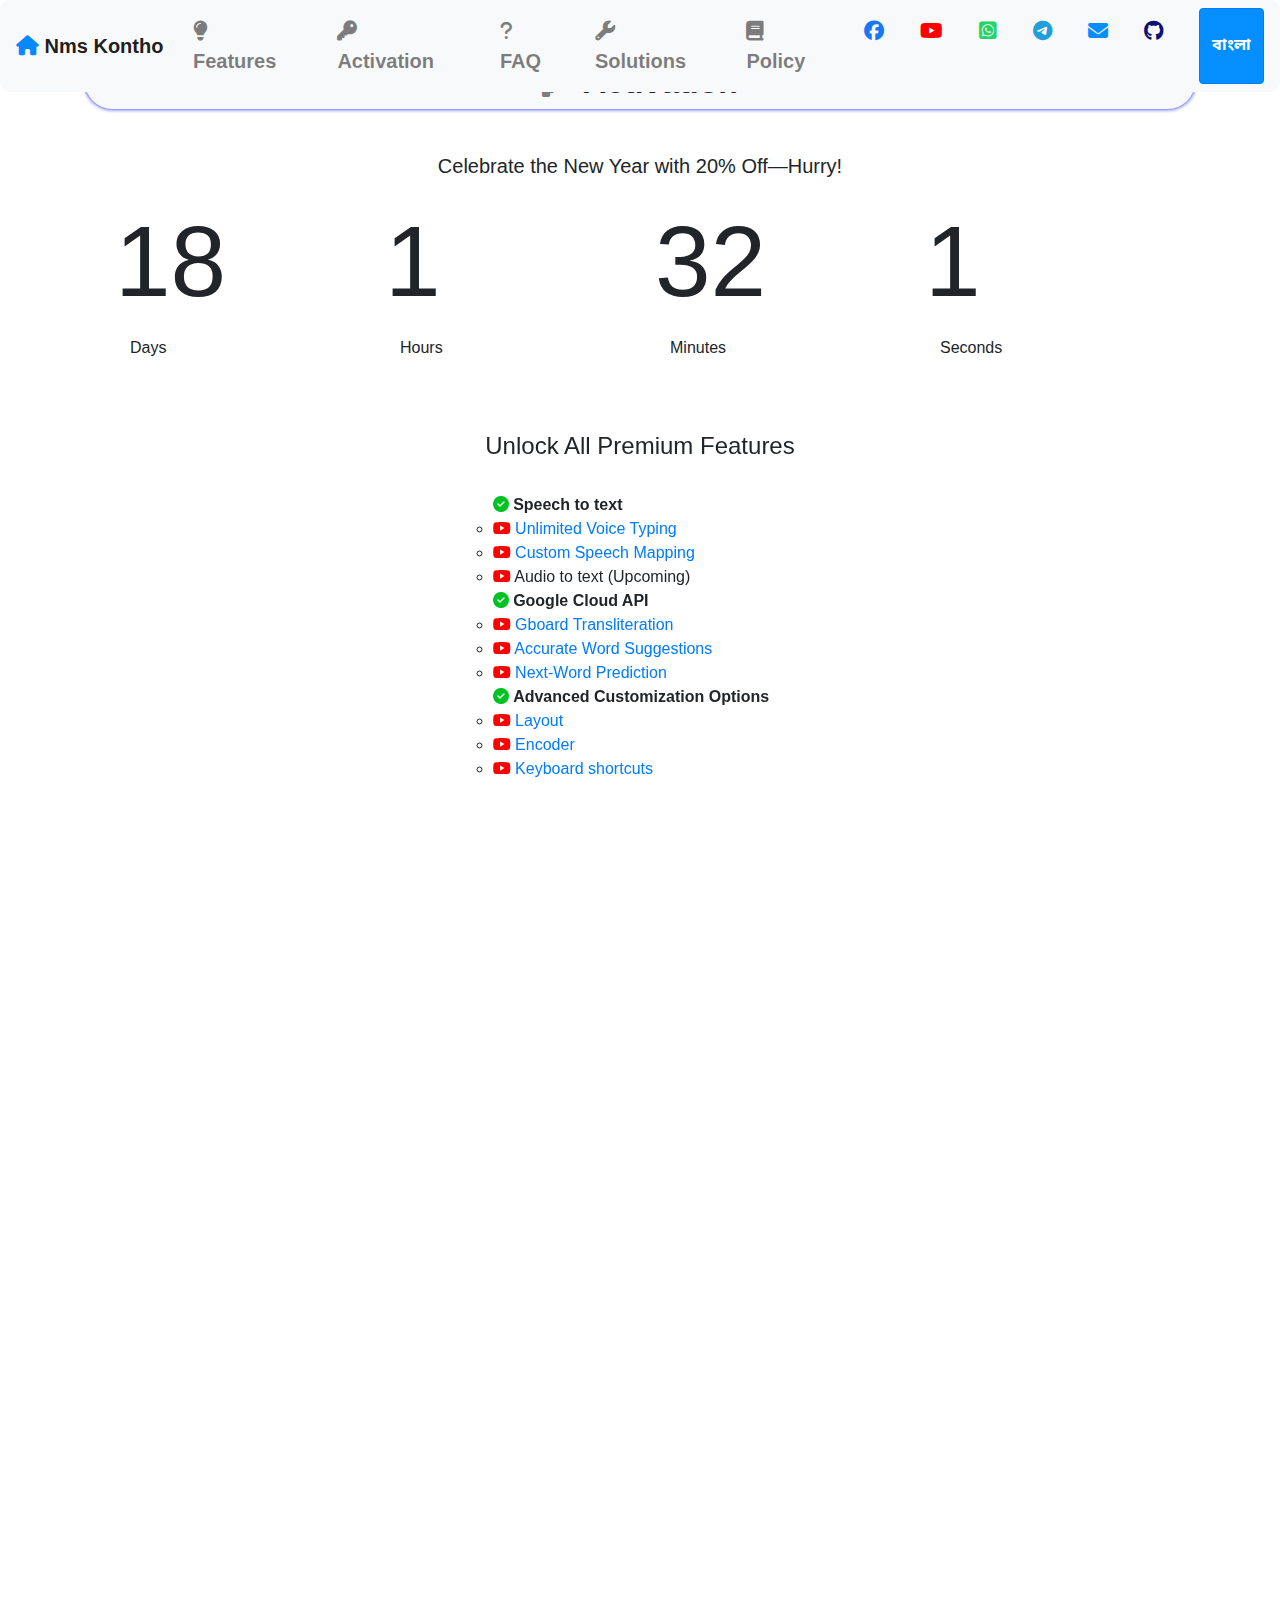
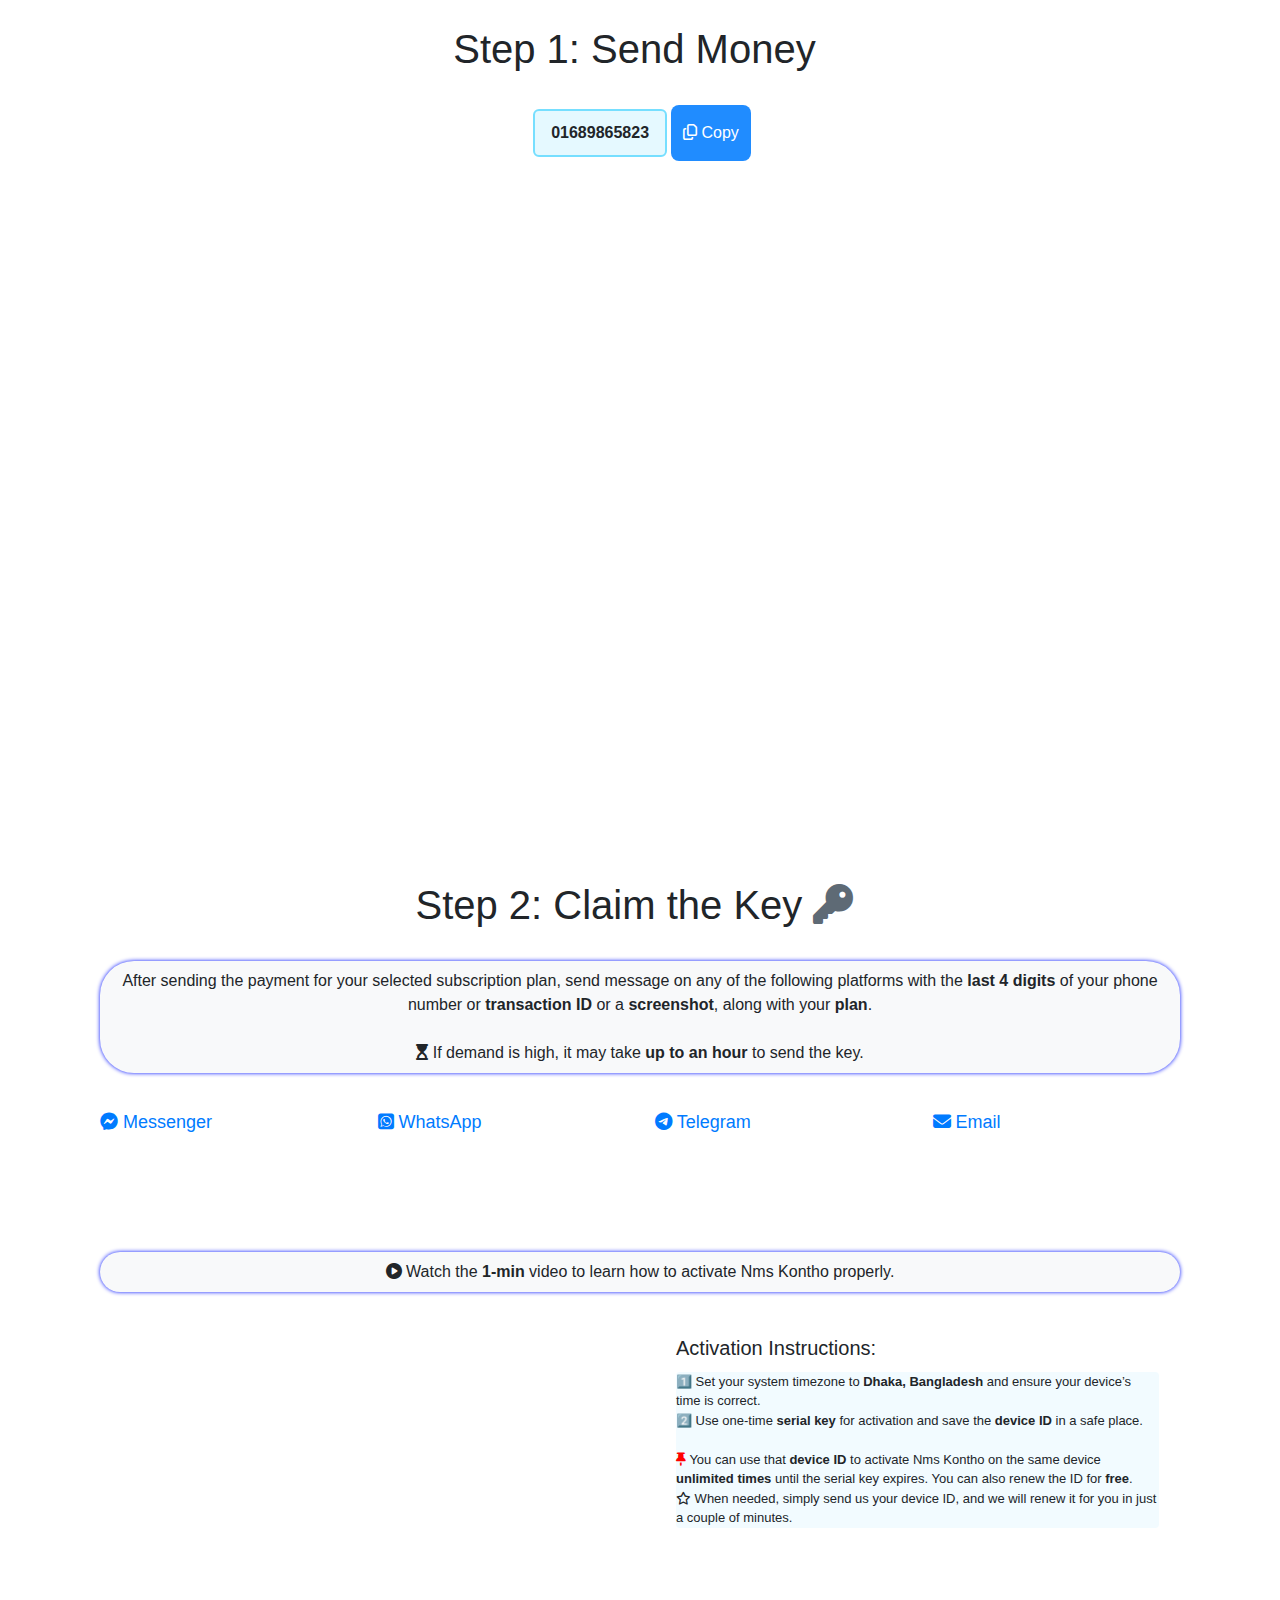
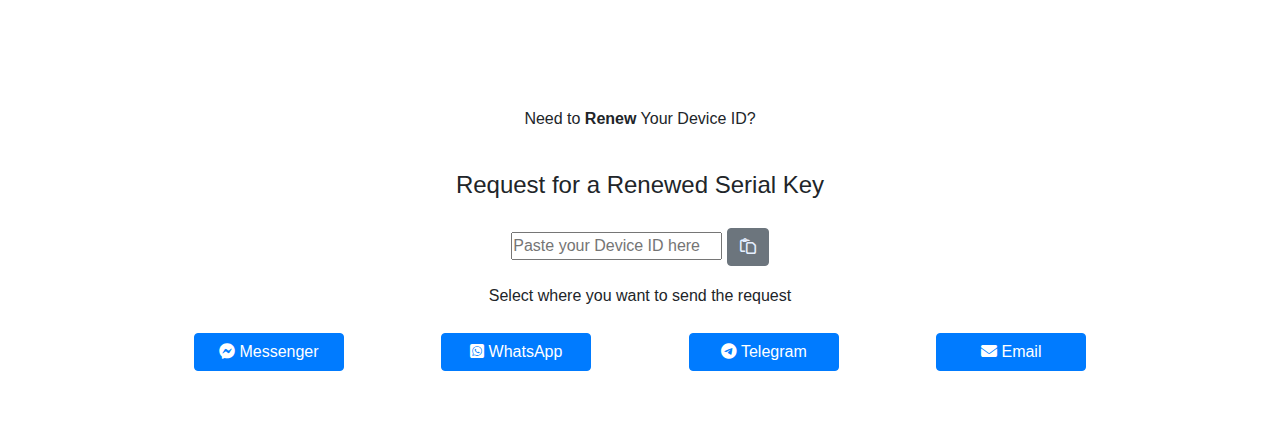
==== Kontho/index2.html @ 46b6d4d7 "offer" ====
<!doctype html>
<html lang="bn">
<html>
	
<head>
<meta charset="utf-8">
<meta http-equiv="X-UA-Compatible" content="IE=edge">
<meta name="viewport" content="width=device-width, initial-scale=1.0">
<title>Nms Kontho Activation</title>
<link rel="icon" href="Imgs/Kontho3.png" />
<link href="css/bootstrap-4.4.1.css" rel="stylesheet" type="text/css">
	<link href="style.css" rel="stylesheet" type="text/css">
	<link rel="stylesheet" href="https://cdnjs.cloudflare.com/ajax/libs/font-awesome/6.6.0/css/all.min.css">
	
<link rel="preconnect" href="https://fonts.googleapis.com">
<link rel="preconnect" href="https://fonts.gstatic.com" crossorigin>
<link href="https://fonts.googleapis.com/css2?family=Noto+Sans+Bengali:wght@100..900&family=Roboto:ital,wght@0,100;0,300;0,400;0,500;0,700;0,900;1,100;1,300;1,400;1,500;1,700;1,900&display=swap" rel="stylesheet">
	<link href="https://unpkg.com/aos@2.3.1/dist/aos.css" rel="stylesheet">
</head>

<body>
<div class="container-fluid">


<div id="navbarContainer2"></div>



  <div class="container" id="activation">
    <h2 class="text-center"><i class="fa-solid fa-key" style="color: #7c7c7d;"></i> <strong>Activation</strong></h2>


		  
			
			<div class="container">
    <h5 id="header" class="offerTag">Celebrate the New Year with 20% Off—Hurry!</h5>
    <div class="CountDownClock" id="CountDownClock">
        <div class="col-xl-3">
            <div class="clock">
                <div class="num" id="days">18</div>
                <div class="col-xl-12" id="days-text">Days</div>
            </div>
        </div>
        <div class="col-xl-3">
            <div class="clock">
                <div class="num" id="hours">1</div>
                <div class="col-xl-12" id="hours-text">Hours</div>
            </div>
        </div>
        <div class="col-xl-3">
            <div class="clock">
                <div class="num" id="mins">32</div>
                <div class="col-xl-12" id="mins-text">Minutes</div>
            </div>
        </div>
        <div class="col-xl-3">
            <div class="clock">
                <div class="num" id="secs">1</div>
                <div class="col-xl-12" id="secs-text">Seconds</div>
            </div>
        </div>
    </div>
</div>
        </div>
		  
		  <br>
	<br>
	<br>
		  
		  
		  
<!--		  count down ==================================-->	  
		  
		  
	  
	  <h4 class="d-flex justify-content-center" data-aos="zoom-out" data-aos-duration="1000">
 Unlock All Premium Features</h4>
	  <br>
	  <div class="d-flex justify-content-center">
  
		  
		  <ul class="list-unstyled">
    <li data-aos="fade-right" data-aos-duration="500"><i class="fa-solid fa-circle-check fa-12xs" style="color: #00c220;"></i> <b>Speech to text</b>
      <ul>
        <li data-aos="zoom-in" data-aos-duration="600">  <a href="https://www.youtube.com/embed/kdF0NgkRBmo?start=1380" target="_blank"> <i class="fa-brands fa-youtube" style="color: #ff0000;"></i> Unlimited Voice Typing </a></li>
        <li data-aos="zoom-in" data-aos-duration="700"><a href="https://youtu.be/kdF0NgkRBmo?t=1683" target="_blank"><em class="fa-brands fa-youtube" style="color: #ff0000;"></em> Custom Speech Mapping</a></li>
<li data-aos="zoom-in" data-aos-duration="800"><i class="fa-brands fa-youtube" style="color: #ff0000;"></i> Audio to text (Upcoming)</li>
      </ul>
    </li>
    <li data-aos="fade-right" data-aos-duration="750"><i class="fa-solid fa-circle-check fa-12xs" style="color: #00c220;"></i> <b>Google Cloud API</b>
      <ul>
        <li data-aos="zoom-in" data-aos-duration="900"><a href="https://youtu.be/kdF0NgkRBmo?t=213" target="_blank"><i class="fa-brands fa-youtube" style="color: #ff0000;"></i> Gboard Transliteration</a></li>
<li data-aos="zoom-in" data-aos-duration="1000"><a href="https://youtu.be/kdF0NgkRBmo?t=160"><i class="fa-brands fa-youtube" style="color: #ff0000;"></i> Accurate Word Suggestions</a></li>
<li data-aos="zoom-in" data-aos-duration="1100"><a href="https://youtu.be/kdF0NgkRBmo?t=233" target="_blank"><i class="fa-brands fa-youtube" style="color: #ff0000;"></i> Next-Word Prediction</a></li>
      </ul>
    </li>
    <li data-aos="fade-right" data-aos-duration="1100"><i class="fa-solid fa-circle-check fa-12xs" style="color: #00c220;"></i> <b>Advanced Customization Options</b>
      <ul>
        <li data-aos="zoom-in" data-aos-duration="1200"><a href="https://youtu.be/kdF0NgkRBmo?t=1883"  target="_blank"><i class="fa-brands fa-youtube" style="color: #ff0000;"></i> Layout</a></li>
        <li data-aos="zoom-in" data-aos-duration="1300"><a href="https://youtu.be/kdF0NgkRBmo?t=578"  target="_blank"><i class="fa-brands fa-youtube" style="color: #ff0000;"></i> Encoder</a></li>
        <li data-aos="zoom-in" data-aos-duration="1400"><a href="https://youtu.be/kdF0NgkRBmo?t=443"  target="_blank"><i class="fa-brands fa-youtube" style="color: #ff0000;"></i> Keyboard shortcuts</a></li>
<li data-aos="zoom-in" data-aos-duration="1500">Appearance</li>
		  <li data-aos="zoom-in" data-aos-duration="1600"><a href="https://youtu.be/kdF0NgkRBmo?t=81" target="_blank"><i class="fa-brands fa-youtube" style="color: #ff0000;"></i> Word by Word Backup</a></li>
      </ul>
    </li>
	<li data-aos="fade-right" data-aos-duration="1250"><i class="fa-solid fa-circle-check fa-12xs" style="color: #00c220;"></i> <b>Gemini AI</b>
      <ul>
        <li data-aos="zoom-in" data-aos-duration="1700"><a href="https://youtu.be/kdF0NgkRBmo?t=1036"  target="_blank"><i class="fa-brands fa-youtube" style="color: #ff0000;"></i> Customizable AI Prompts</a></li>
<li data-aos="zoom-in" data-aos-duration="1800"><a href="https://youtu.be/kdF0NgkRBmo?t=1036"  target="_blank"><i class="fa-brands fa-youtube" style="color: #ff0000;"></i> AI-Powered Text Generation </a>
  <ul>
    <li data-aos="fade-down" data-aos-duration="1000">Grammatical Correction</li>
    <li data-aos="fade-down" data-aos-duration="1250">Punctuation</li>
    <li data-aos="fade-down" data-aos-duration="1500">Text Styling and Formatting</li>
    <li data-aos="fade-down" data-aos-duration="1750">Text Summarization and more...</li>
  </ul>
</li>
      </ul>
    </li>
			  <li data-aos="fade-right" data-aos-duration="1500"><i class="fa-solid fa-circle-check fa-12xs" style="color: #00c220;"></i> <b>Word Manager</b>
				  <ul>
					<li data-aos="zoom-in" data-aos-duration="1900"><a href="https://youtu.be/kdF0NgkRBmo?t=737"  target="_blank"><i class="fa-brands fa-youtube" style="color: #ff0000;"></i> Dictionaries</a></li>
<li data-aos="zoom-in" data-aos-duration="2000"><a href="https://youtu.be/kdF0NgkRBmo?t=1835" target="_blank"><i class="fa-brands fa-youtube" style="color: #ff0000;"></i> Abbreviations</a></li>
<li data-aos="zoom-in" data-aos-duration="2100"><a href="https://youtu.be/kdF0NgkRBmo?t=1781" target="_blank"><i class="fa-brands fa-youtube" style="color: #ff0000;"></i> Custom Words</a></li>
<li data-aos="zoom-in" data-aos-duration="2200"><a href="https://youtu.be/kdF0NgkRBmo?t=1883" target="_blank"><i class="fa-brands fa-youtube" style="color: #ff0000;"></i> Advanced Layout and Encoder Builder</a></li>
                  </ul>
			</li>
			  
			  
			  
  </ul>
</div>

	  
	  
    </div>
	  <br>
	  <br>
<center>
			<div class="switch" data-aos="fade-down">
					<input id="language-toggle" class="check-toggle check-toggle-round-flat" type="checkbox">
				  <label for="language-toggle"></label>
				  <span class="on">ENG</span>
				  <span class="off">বাংলা</span>
				</div>
	</center>
	  
	  
    
	  
	  
	  
	  
<div class="container">
	  
		  
	  <!-- <p id="freeTrialMsg">Obtain your free trial key from any of our contact platforms:&nbsp; <a href="m.me/101469266332395" target="_blank"><i class="fa-brands fa-facebook-messenger"></i> <a href="https://wa.me/8801689865823" target="_blank"><i class="fa-brands fa-square-whatsapp"></i></a></a> <a href="https://t.me/NmsKontho" target="_blank"><i class="fa-brands fa-telegram"></i> </a> -->
		  
		<!-- <br>
		  📣<strong>We encourage users to try the application using the trial key before considering a purchase.</strong></p> -->
		  
	  <!-- <br> -->
		  
	  <div class="subsHeader"><h5 id="subsPlanHeader" data-aos="zoom-out" data-aos-duration="2100">Subscription Plans</h5><br>
		 
		  
			  <table width="450" border="0" cellspacing="2" cellpadding="4">
  <tbody>
    <tr>
      <th scope="col" data-aos="fade-right" data-aos-duration="750">Days&nbsp;</th>
      <th scope="col" data-aos="fade-down" data-aos-duration="500">10&nbsp;</th>
      <th scope="col" data-aos="fade-down" data-aos-duration="750">30&nbsp;</th>
      <th scope="col" data-aos="fade-down" data-aos-duration="1000">90&nbsp;</th>
      <th scope="col" data-aos="fade-down" data-aos-duration="1250">180&nbsp;</th>
      <th scope="col" data-aos="fade-down" data-aos-duration="1500">365&nbsp;</th>
      <th scope="col" class="maxSubHead" data-aos="fade-down" data-aos-duration="1750">1460&nbsp;</th>
    </tr>
    <tr>
      <th scope="row" data-aos="fade-right" data-aos-duration="1000">Total Amount&nbsp;&nbsp;</th>
      <td id="10DA" data-aos="zoom-in" data-aos-duration="500">25 <i class="fa-solid fa-bangladeshi-taka-sign"></i>&nbsp;</td>
      <td id="1MA" data-aos="zoom-in" data-aos-duration="750">60 <i class="fa-solid fa-bangladeshi-taka-sign"></i>&nbsp;</td>
      <td id="3MA" data-aos="zoom-in" data-aos-duration="1000">160 <i class="fa-solid fa-bangladeshi-taka-sign"></i>&nbsp;</td>
      <td id="6MA" data-aos="zoom-in" data-aos-duration="1250">250 <i class="fa-solid fa-bangladeshi-taka-sign"></i>&nbsp;</td>
      <td id="1YA" data-aos="zoom-in" data-aos-duration="1500">425 <i class="fa-solid fa-bangladeshi-taka-sign"></i>&nbsp;</td>
      <td id="8YA" data-aos="zoom-in" data-aos-duration="1750">875 <i class="fa-solid fa-indian-rupee-sign"></i>&nbsp;</td>
    </tr>
    <tr>
      <th scope="row" data-aos="fade-right" data-aos-duration="1250">Number&nbsp;<br>
<button type="button" class="increase-btn"><i class="fa-solid fa-plus"></i></button>
		  <button type="button" class="decrease-btn"><i class="fa-solid fa-minus"></i></button>
      </th>
      <td id="NOD" colspan="6" data-aos="zoom-in-up" data-aos-duration="2000"><strong>1</strong> device <i class="fa-solid fa-computer"></i><br>at a time</td>
    </tr>
  </tbody>
</table></div>
		  
		  <br>
		  <br>
		  <p class="aos-init aos-animate text-center" id="howToBuyHead" data-aos="fade-up"><strong>How to buy a serial key?</strong>Just follow these 2 steps:</p>
		  
	    <div class="container">
		  <h1 id="step1">Step 1: Send Money&nbsp;</h1><br>
			
			
			
		  <div class="number-container">
					<div id="mobileNumber" class="mobile-number"><strong>01689865823</strong></div>
					<button class="copy-button" onclick="copyMobileNumber()"><i class="fa-regular fa-copy"></i> Copy</button>
		  </div>
	      <div class="container">
			<div class="row">
			  <div class="col-lg-4" data-aos="flip-left" data-aos-duration="1000"><img src="Imgs/QR.png" class="rounded img-fluid" alt="Bkash QR"></div>
			  <div class="col-lg-4" data-aos="flip-up" data-aos-duration="1200"><img src="Imgs/rocket.jpg" class="rounded img-fluid" alt="rocket QR"></div>
			  <div class="col-lg-4" data-aos="flip-right" data-aos-duration="1400"><img src="Imgs/Nagad.png" class="rounded img-fluid" alt="Nagad>&nbsp;
				  

				  
				  <div class="otherPaymentGetways">
				  <br><br><br>
					  <h6 id="otherGatwaysDiv">other options</h6>

				  <!-- <a href="https://lkey.info/vendor/Kontho" target="_blank"><img src="/Imgs/lkey_w-min.png" class="rounded img-fluid" id="lkeyLogo" alt="LKEY">Click to buy <i class="fa-solid fa-bangladeshi-taka-sign"></i> <i class="fa-solid fa-indian-rupee-sign"></i> <i class="fa-solid fa-dollar-sign"></i></a>  -->
				  
<!--
				  <a href="https://lkey.info/vendor/Kontho" target="_blank">
					<img src="Imgs/lkey_w-min.png" class="rounded img-fluid" alt="shopeybd-logo">
					  <br>Click to buy <i class="fa-solid fa-bangladeshi-taka-sign"></i> <i class="fa-solid fa-indian-rupee-sign"></i> <i class="fa-solid fa-dollar-sign"></i></a>
-->
				 
				 
				  <br>
			    <a href="https://shopeybd.com/product/nms-kontho/" target="_blank">
				  <img src="Imgs/shopeybd-logo.svg" class="rounded img-fluid" alt="shopeybd-logo">
					<br>Click to buy <i class="fa-solid fa-bangladeshi-taka-sign"></i> <i class="fa-solid fa-indian-rupee-sign"></i> <i class="fa-solid fa-dollar-sign"></i></a>
				  
<!--
				  <br><br>
				  <a href="https://lkey.info/vendor/Kontho" target="_blank">
					<img src="Imgs/lkey_w-min.png" class="rounded img-fluid" alt="shopeybd-logo">
					  <br>Click to buy <i class="fa-solid fa-bangladeshi-taka-sign"></i> <i class="fa-solid fa-indian-rupee-sign"></i> <i class="fa-solid fa-dollar-sign"></i></a>
-->
				  
				  
				  
				  </div>
				<br>
				  
				  
				  
				  
				  
		    </div>
				
	      </div>
			  <br>
			  <br>
			  <br>
			  
		    <h1 id="step2">Step 2: Claim the Key <i class="fa-solid fa-key" style="color: #5e6a75;"></i>&nbsp;</h1><br>
			  
			  
			  
		    <p class="text-center" id="claimInst">After sending the payment for your selected subscription plan, send message on any of the following platforms with the <strong>last 4 digits</strong> of your phone number or <strong>transaction ID</strong> or a <strong>screenshot</strong>, along with your <strong>plan</strong>.<br><br><i class="fa-solid fa-hourglass-start"></i> If demand is high, it may take <strong>up to an hour</strong> to send the key.</p>

		    <div class="row" id="contactPlat">
		      <div class="col-lg-3"><a href="http://m.me/101469266332395" target="_blank"><i class="fa-brands fa-facebook-messenger" ></i> Messenger</a></div>
			    <div class="col-lg-3" ><a href="https://wa.me/8801689865823" target="_blank"><i class="fa-brands fa-square-whatsapp"></i> WhatsApp</a></div>
			    <div class="col-lg-3"><a href="https://t.me/NmsKontho" target="_blank"><i class="fa-brands fa-telegram"></i> Telegram</a></div>
			    <div class="col-lg-3"><a href="mailto:mdnabilmustofa2021@gmail.com" target="_blank"><i class="fa-solid fa-envelope"></i> Email</a></div>
	      </div>
			  <br><br><br><br>
			  
		    <p class="text-center" id="howToActivateHead"><i class="fa-solid fa-circle-play"></i> Watch the <strong>1-min</strong> video to learn how to activate Nms Kontho properly.</p>
			  

		    <div class="row">
		      <div class="col-xl-6">
			    <div class="embed-responsive embed-responsive-16by9">
				    <iframe class="embed-responsive-item" src="https://www.youtube.com/embed/O8AXc6kb0p8" frameborder="0" allowfullscreen></iframe>
			    </div>
				  
				  
              </div>
			    <div class="col-xl-6">
			      <div class="card col-md-4 col-xl-12">
<div class="card-body" id="activationInstructionsCardBody">
	            <h5 class="card-title" id="InstructionHeaderForActivation">Activation Instructions:</h5>
			          <p id="howToActivate">1️⃣ Set your system timezone to <strong>Dhaka, Bangladesh</strong> and ensure your device’s time is correct.&nbsp;<br>
			            2️⃣ Use one-time <strong>serial key</strong> for activation and save the <strong>device ID</strong> in a safe place.<br><br>
		              <i class="fa-solid fa-thumbtack" style="color: #ff0000;"></i> You can use that <strong>device ID</strong> to activate Nms Kontho on the same device <strong>unlimited times</strong> until the serial key expires. You can also renew the ID for <strong>free</strong>.<br><i class="fa-regular fa-star"></i> When needed, simply send us your device ID, and we will renew it for you in just a couple of minutes.</p>
		            
		          </div>
		        &nbsp;</div>
		    </div>
          </div><br>
			  
			  
		    <div class="container" id="renewSection">
			  
			  
		
				  <div class="container">
				    <p id="RenewPeraHead">Need to <strong>Renew</strong> Your Device ID?</p>
			  <br>
				    <h4 id="renewReqHeader">Request for a Renewed Serial Key</h4>
			  <div class="container"><input type="text" placeholder="Paste your Device ID here" name="username" id="DeviceIdInputField" >
			    <button type="button" class="btn btn-secondary" onClick="PasteIDFunc()"><i class="fa-regular fa-paste" style="color: #e5efff;"></i></button>
				  
			    <div class="container">
				  
					<h6 id="renewalPlatsHead">Select where you want to send the request</h6>
				
					  <div class="row" id="renewPlat">
			    <div class="col-lg-3"> 
					<button type="button" class="btn btn-primary" onClick="sendRequest('http://m.me/101469266332395?text=')"><i class="fa-brands fa-facebook-messenger" ></i> Messenger</button>
					    </div>
			    <div class="col-lg-3" >
					
					<button type="button" class="btn btn-primary" id="renewByWhatsapp" onClick="sendRequest('https://wa.me/8801689865823?text=')"><i class="fa-brands fa-square-whatsapp"></i> WhatsApp</button>

						
					    </div>
			    <div class="col-lg-3">
					
					<button type="button" class="btn btn-primary" onClick="sendRequest('https://t.me/NmsKontho?text=')"><i class="fa-brands fa-telegram"></i> Telegram</button>
					    </div>
						  
						  
			    <div class="col-lg-3">
					<button type="button" class="btn btn-primary" onClick="sendRequest('mailto:mdnabilmustofa2021@gmail.com?subject=Renew%20Device%20ID&body=')"><i class="fa-solid fa-envelope"></i> Email</button>
					    </div>
		    </div>
                   
			    </div>
              </div>
            </div>
		  </div>
			  <br>
			  <br>
			  
        </div>
    </div>
  </div>
  <script src="https://code.jquery.com/jquery-3.6.4.min.js"></script>
	  <script src="https://unpkg.com/aos@2.3.1/dist/aos.js"></script>
	  <script>
  AOS.init();
</script>
<script src="js/Java2.js"></script>
</body>
</html>
---- Kontho/style.css ----
@charset "utf-8";
/* ===== Google Font Import - Poppins and Edu SA Beginner ===== */
@import url('https://fonts.googleapis.com/css2?family=Edu+SA+Beginner:wght@400;500;600;700&family=Poppins:ital,wght@0,200;0,300;0,400;0,500;0,600;0,700;0,800;0,900;1,200;1,300;1,400;1,500;1,600;1,700;1,800;1,900&display=swap');




html {
    scroll-behavior: smooth;
}

body {
    min-width: 485px; /* Set the desired minimum width */
}


body {
  font-family: "Poppins", sans-serif;
}


#navLangSwitchBtn{
	font-family: Noto Sans Bengali;
}

.container-fluid .container #mainFooterId {
    text-align: center;
    font-weight: bold;
    background-color: #F3F9FF;
    -webkit-box-shadow: 0px 0px 3px #0028FF;
    box-shadow: 0px 0px 3px #0028FF;
    border-radius: 4px;
}


.card {
	border: none;
}

.container-fluid .container .row {
    margin-top: 25px;
    margin-left: 10px;
    padding-top: 12px;
    text-shadow: 0 0px;
    -webkit-box-shadow: 0 0 5px #002FFF;
    box-shadow: 0 0 5px #002FFF;
    border-radius: 14px;
    padding-right: 12px;
    padding-bottom: 12px;
    padding-left: 12px;
}
.container #confirmationWindow h4 {
    text-align: center;
    padding-top: 10px;
    padding-bottom: 12px;
    background-color: #DBE9FF;
    border-radius: 47px;
}
.container-fluid .container #confirmationWindow {
    background-color: #EFF5FF;
    padding-bottom: 24px;
    padding-top: 20px;
    border-radius: 14px;
}


.card-body .container .btn.installer {
    background-color: #C5FFC7;
    color: #000000;
}

.container .row .col-lg-10 {
    display: flex;
    align-items: center;
    /* [disabled]background-color: #FF0004; */
}

.container .row .col-lg-2 {
display: flex;
  justify-content: center;  /* Horizontal centering */
  align-items: center;  
}
.card-body  {
    margin: 5;
    padding: 10;
    border: none;
    /* [disabled]background-color: #FF0004; */
}





.card-body .container .btn.btn-primary {
    background-color: #EDF6FF;
    color: #000723;
}

.container-fluid .container .container {
    margin-top: 25px;
    
}
.container .container .text-center {
    background-color: #F8F9FA;
    border-radius: 34px;
    padding-top: 8px;
    padding-bottom: 8px;
    -webkit-box-shadow: 0px 0px 4px #0011FF;
    box-shadow: 0px 0px 4px #0011FF;
}
.container-fluid .container .navbar.fixed-top.navbar-expand-lg.navbar-light.bg-light {
    -webkit-box-shadow: 0px 0px 5px #0004FF;
    box-shadow: 0px 0px 5px #0004FF;
background-color: #eafaff !important;
}

.container{
		padding-top: 20px;
}


#confirmationWindow{
    	display: none;
    position: fixed;
    z-index: 1000;
	box-shadow: 0 4px 8px rgba(0, 0, 0, 0.2), 0 6px 20px rgba(0, 0, 0, 0.19);
}
.container .container #enableInstallerBtnCheckbox {
    width: 18px;
    height: 18px;
    border-radius: 3px;
    text-shadow: 0 0;
}
.container .container label {
    margin-bottom: 12px;
    padding-bottom: 6px;
    height: 28px;

}



#enableInstallerBtnCheckbox + label{
	padding-bottom: 10px;
	font-size: 18px;
}
.col-lg-5 .embed-responsive.embed-responsive-16by9 .embed-responsive-item {
    border-radius: 12px;
}

.card.col-md-4.col-lg-12 .card-body .card-text {
    border: none;
}
.container .container .row {
    padding-top: 20px;
    padding-bottom: 20px;
}
h2 {
    text-align: center;
	box-shadow: 0px 0px 4px #0011FF;
	border-radius: 34px;
	padding: 8px;
	background-color: #F8F9FA;
}

.col-lg-7 .card.col-md-4.col-lg-12 .card-body {
    border: none;
}
/*
.container .container p {
    text-align: center;
}
*/

.subsHeader{
	align-content: center;
}

.subsHeader h5 {
    width: 225px; /* Set the width of the div */
    margin: 0 auto; /* Center the div */
    text-align: center; /* Optional: Center the text inside the div */
    padding: 8px;
    font-weight: 700;
    background-color: #FF0004;
    color: #FFFFFF;
    border-radius: 55px;
	
}
tbody tr th {
    background-color: #E5F9FF;
    min-width: 70px;
    border-radius: 2px;
    padding-top: 6px;
    padding-right: 6px;
    padding-bottom: 6px;
    padding-left: 6px;
}
#activation .container p {
    text-align: center;
    background-color: #EAFAFF;
    border-radius: 38px;
    padding-top: 10px;
    padding-bottom: 10px;
    padding-right: 10px;
    padding-left: 10px;
}

tr .maxSubHead  {
    background-color: #FF0004;
    color: #FFFFFF;
}


.subsHeader table {
    margin: 0 auto; /* This centers the table */
    display: block; /* Ensures the table is treated as a block-level element */
	text-align: center;
}

tbody tr #8YA {
    background-color: #FFDEDE;
}
tbody tr button {
    border-radius: 6px;
    background-color: #2D8CEB;
    text-shadow: 0px 0px;
    border: none;
    color: #FFFFFF;
}

tbody tr button:hover {
    border-radius: 6px;
    background-color: #0069D2;
    text-shadow: 0px 0px;
    border: none;
    color: #FFFFFF;
}

tbody tr button:focus {
    border-width: 2px;
    border-color: #00478E;
	
}
#step1{
	
	text-align: center;
}

.number-container{
    display: flex;
    justify-content: center;
}
.container .number-container #mobileNumber {
    margin-top: 4px;
    margin-right: 4px;
    margin-bottom: 4px;
    margin-left: 4px;
    padding-top: 10px;
    padding-right: 16px;
    padding-bottom: 10px;
    padding-left: 16px;
    background-color: #E5F9FF;
    border-radius: 6px;
    border: 2px solid #76DFFF;
}
.container .number-container .copy-button {
    background-color: #208CFF;
    color: #FFFFFF;
    border: none;
    font-weight: 500;
    border-radius: 8px;
    padding-right: 12px;
    padding-left: 12px;
}
.container .number-container .copy-button:hover {
    background-color: #0065C6;
}
#activation {
    padding-top: 55px;
}
.container .container #contactPlat a {
    font-size: 18px;
}






.switch {
    position: relative;
    display: inline-block;
    margin: 0 5px;
    min-width: 0px;
    min-height: 0px;
}

.switch > span {
    position: absolute;
    top: 14px;
    pointer-events: none;
    font-family: 'Helvetica', Arial, sans-serif;
    font-weight: bold;
    font-size: 12px;
    text-transform: uppercase;
    text-shadow: 0 1px 0 rgba(0, 0, 0, .06);
    width: 50%;
    text-align: center;
    height: 0px;
}

input.check-toggle-round-flat:checked ~ .off {
    color: #208CFF;
    min-width: 56px;
}

input.check-toggle-round-flat:checked ~ .on {
  color: #fff;
}

.switch > span.on {
    left: 0;
    padding-left: 2px;
    color: #208CFF;
}

.switch > span.off {
    right: 0;
    padding-right: 4px;
    color: #fff;
    font-family: "Noto Sans Bengali", sans-serif;
    font-size: 14px;
	
}

.check-toggle {
  position: absolute;
  margin-left: -9999px;
  visibility: hidden;
}
.check-toggle + label {
    display: block;
    position: relative;
    cursor: pointer;
    outline: none;
    -webkit-user-select: none;
    -moz-user-select: none;
    -ms-user-select: none;
    user-select: none;
    min-height: 45px;
    min-width: 110px;
}

input.check-toggle-round-flat + label {
    padding: 2px;
    width: 97px;
    height: 35px;
    background-color: #208CFF;
    -webkit-border-radius: 60px;
    -moz-border-radius: 60px;
    -ms-border-radius: 60px;
    -o-border-radius: 60px;
    border-radius: 60px;
}
input.check-toggle-round-flat + label:before, input.check-toggle-round-flat + label:after {
  display: block;
  position: absolute;
  content: "";
}

input.check-toggle-round-flat + label:before {
    top: 2px;
    left: 2px;
    bottom: 2px;
    right: 2px;
    background-color: #208CFF;



  /* -webkit-moz-border-radius: 60px; */
    -ms-border-radius: 60px;
    -o-border-radius: 60px;
    border-radius: 60px;
}
input.check-toggle-round-flat + label:after {
    top: 4px;
    left: 4px;
    bottom: 4px;
    width: 55px;
    background-color: #fff;
    -webkit-border-radius: 52px;
    -moz-border-radius: 52px;
    -ms-border-radius: 52px;
    -o-border-radius: 52px;
    border-radius: 52px;
    -webkit-transition: margin 0.2s;
    -moz-transition: margin 0.2s;
    -o-transition: margin 0.2s;
    transition: margin 0.2s;
}

/* input.check-toggle-round-flat:checked + label {
} */

input.check-toggle-round-flat:checked + label:after {
  margin-left: 44px;
}
/*
.container .container #howToActivateEmbaded {
    align-content: center;
    margin-left: auto;
    margin-right: auto;
    text-align: center;
}
*/
.container .container #step2 {
    text-align: center;
}
tbody tr #8YA {
    border-bottom: 2px solid #FF0004;
    background-color: #FFD5D6;
}
.card.col-md-4.col-xl-12 .card-body #howToActivate {
    background-color: #F2FBFF;
    border-radius: 4px;
    text-align: left;
    font-size: small;
}
.col-xl-6 .card.col-md-4.col-xl-12 #activationInstructionsCardBody {
    padding-top: 8px;
    padding-left: 6px;
    padding-right: 6px;
    padding-bottom: 8px;
}
.container form #radioIdentifier input {
    width: 20px;
    height: 20px;
    margin-top: 22px;
    margin-right: 22px;
    margin-bottom: 22px;
    margin-left: 22px;
}
.container .container #renewSection {
    text-align: center;
}
.container .container #renewPlat button {
    min-width: 150px;
}
.col-lg-4 a #lkeyLogo {
    background-color: #82BFFF;
    border-radius: 10px;
    padding-top: 14px;
    padding-right: 10px;
    padding-bottom: 14px;
    padding-left: 10px;
}
.row .col-lg-4 .otherPaymentGetways {
    padding-top: 8px;
    padding-right: 6px;
    padding-left: 6px;
    padding-bottom: 8px;
    border: 2px solid #95C8FF;
    border-radius: 5px;
}
.col-lg-4 .otherPaymentGetways #otherGatwaysDiv {
    text-align: center;
    background-color: #E3F1FF;
    border-radius: 20px;
    padding-top: 4px;
    padding-bottom: 6px;
}


.col-lg-4 a #lkeyLogo {
    background-color: #82BFFF;
    border-radius: 10px;
    padding-top: 10px;
    padding-right: 10px;
    padding-bottom: 10px;
    padding-left: 10px;
}
.row .col-lg-4 .otherPaymentGetways {
    padding-top: 8px;
    padding-right: 6px;
    padding-left: 6px;
    padding-bottom: 8px;
    border: 2px solid #95C8FF;
    border-radius: 5px;
}
.col-lg-4 .otherPaymentGetways #otherGatwaysDiv {
    text-align: center;
    background-color: #E3F1FF;
    border-radius: 20px;
    padding-top: 4px;
    padding-bottom: 6px;
}



.headerContainar {
	
	display: flex;
	justify-content: space-between;
}



.linkCopyBtn {
    border: none;
    padding-right: 0px;
    padding-top: 0px;
    padding-bottom: 0px;
    padding-left: 0px;
	margin: 0px;
	margin-top: 0px;
}
.navbar-nav.ml-auto #navLangSwitchBtn  {
    margin-left: 8px;
	background-color: #058eff;
}
#activation #proFeaturesList {
    align-content: center;
}

#otherGatwaysDiv {
	text-align: center;}.row .col-lg-4 .rounded.img-fluid {
}
#otherPaymentGetways{
    background-color: #D5DAFF;
	border: medium;
}
tbody tr #8YA {
    background-color: #FFDFE0; !important;
}




























.bluelight {
    text-shadow: 0 0 10px #3498DB,
                 0 0 20px #3498DB,
                 0 0 30px #3498DB,
                 0 0 40px #2980B9,
                 0 0 70px #2980B9,
                 0 0 80px #2980B9,
                 0 0 100px #2980B9,
                 0 0 150px #2980B9;
  }
  
  .clock {
      overflow: hidden;
  }
  
  .col-md-12 {
      overflow: hidden;
      padding-bottom: 20px;
  }
  
  .top-pane {
    margin-bottom: 0px;
    border-radius: 5px 5px 0px 0px;
    background-color: #34495E;
    border: 0px;
  }
  
  .bottom-pane {
    margin-top: 0px;
    border-radius: 0px 0px 5px 5px;
    background-color: #2C3E50;
    border: 0px;
  }
  
  @media (min-width: 768px) {
    .num {
      font-size: 100px;
    }
  }
  
  @media (max-width: 767px) {
    .num {
      font-size: 50px;
    }
  }
  
  @media (max-width: 480px) {
    .num {
      font-size: 30px;
    }
  }
  
  @media (min-width: 768px) {
    .text {
      font-size: 35px;
    }
  }
  
  @media (max-width: 767px) {
    .text {
      font-size: 20px;
    }
  }
  
  @media (max-width: 480px) {
    .text {
      font-size: 15px;
    }
  }
  

  
  


#CountDownClock{
	display: flex;
	flex-direction: row;
}
  

#header{
	text-align: center;
}

#howToBuyHead{
	text-align: center;
	
}
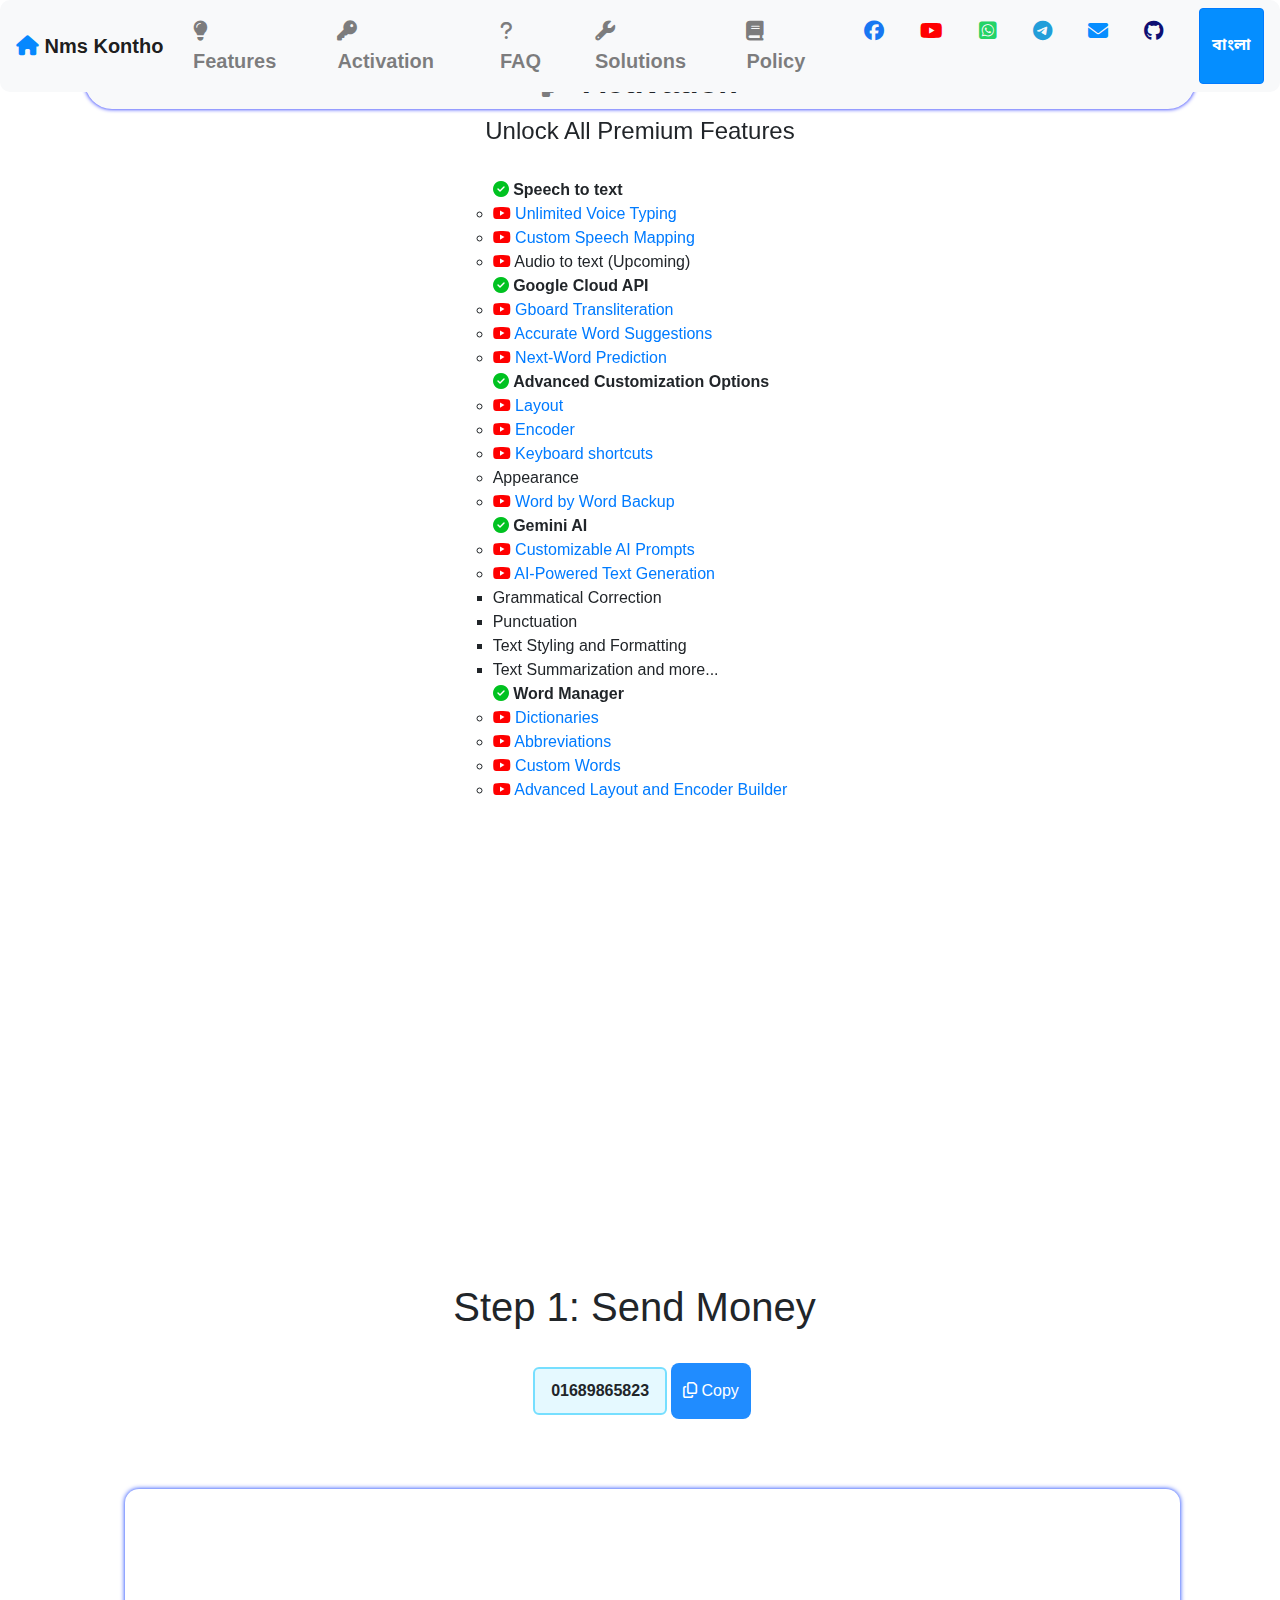
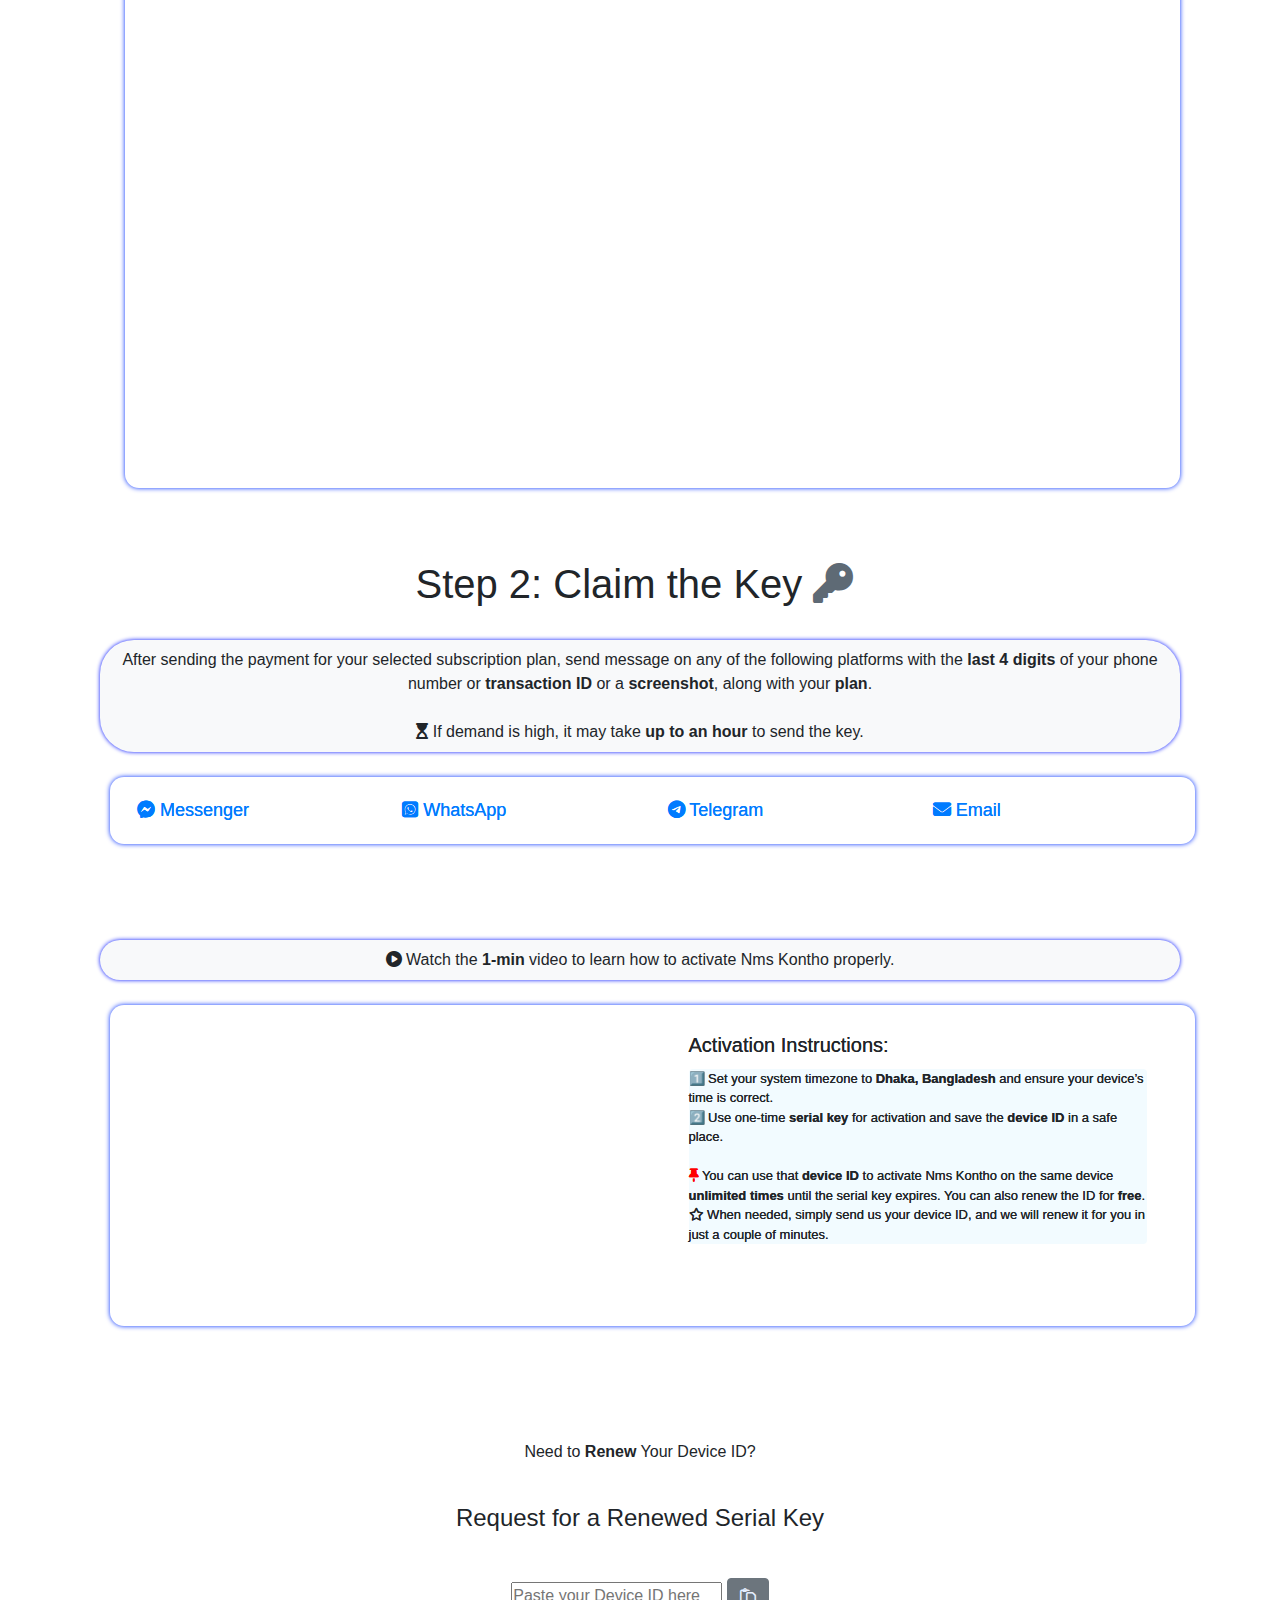
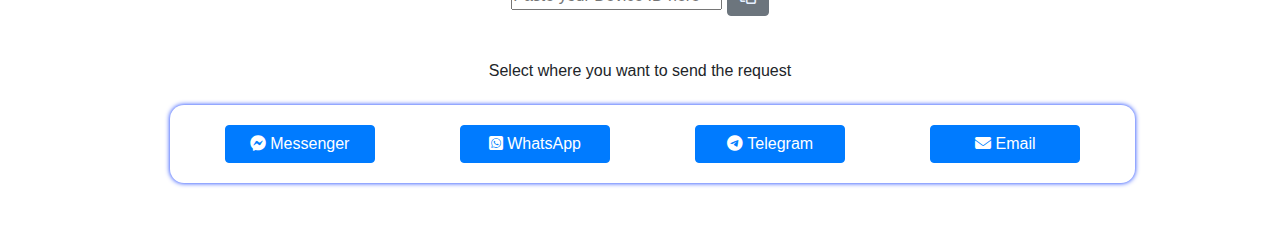
==== commit 18660919: "off" ====
--- a/Kontho/index2.html
+++ b/Kontho/index2.html
@@ -32,7 +32,7 @@
 
 		  
 			
-			<div class="container">
+			<!-- <div class="container">
     <h5 id="header" class="offerTag">Celebrate the New Year with 20% Off—Hurry!</h5>
     <div class="CountDownClock" id="CountDownClock">
         <div class="col-xl-3">
@@ -65,7 +65,7 @@
 		  
 		  <br>
 	<br>
-	<br>
+	<br> -->
 		  
 		  
 		  
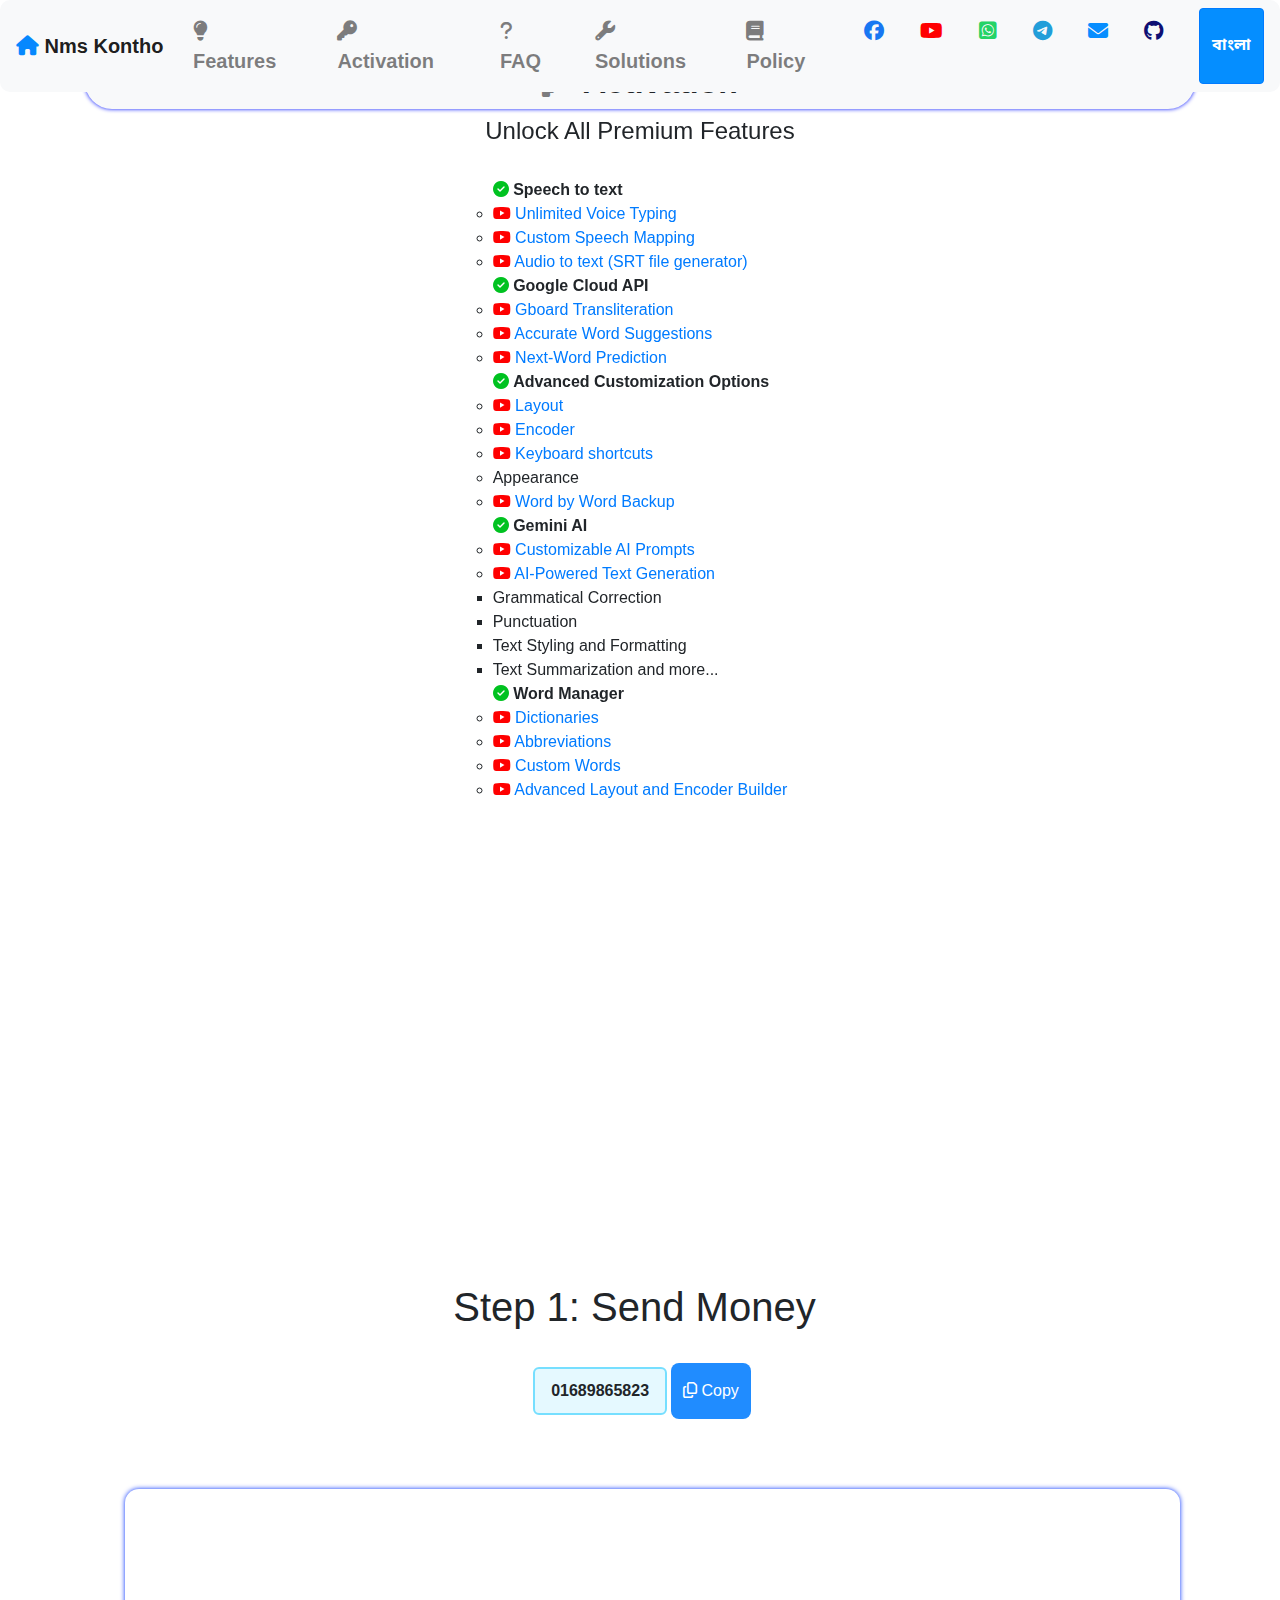
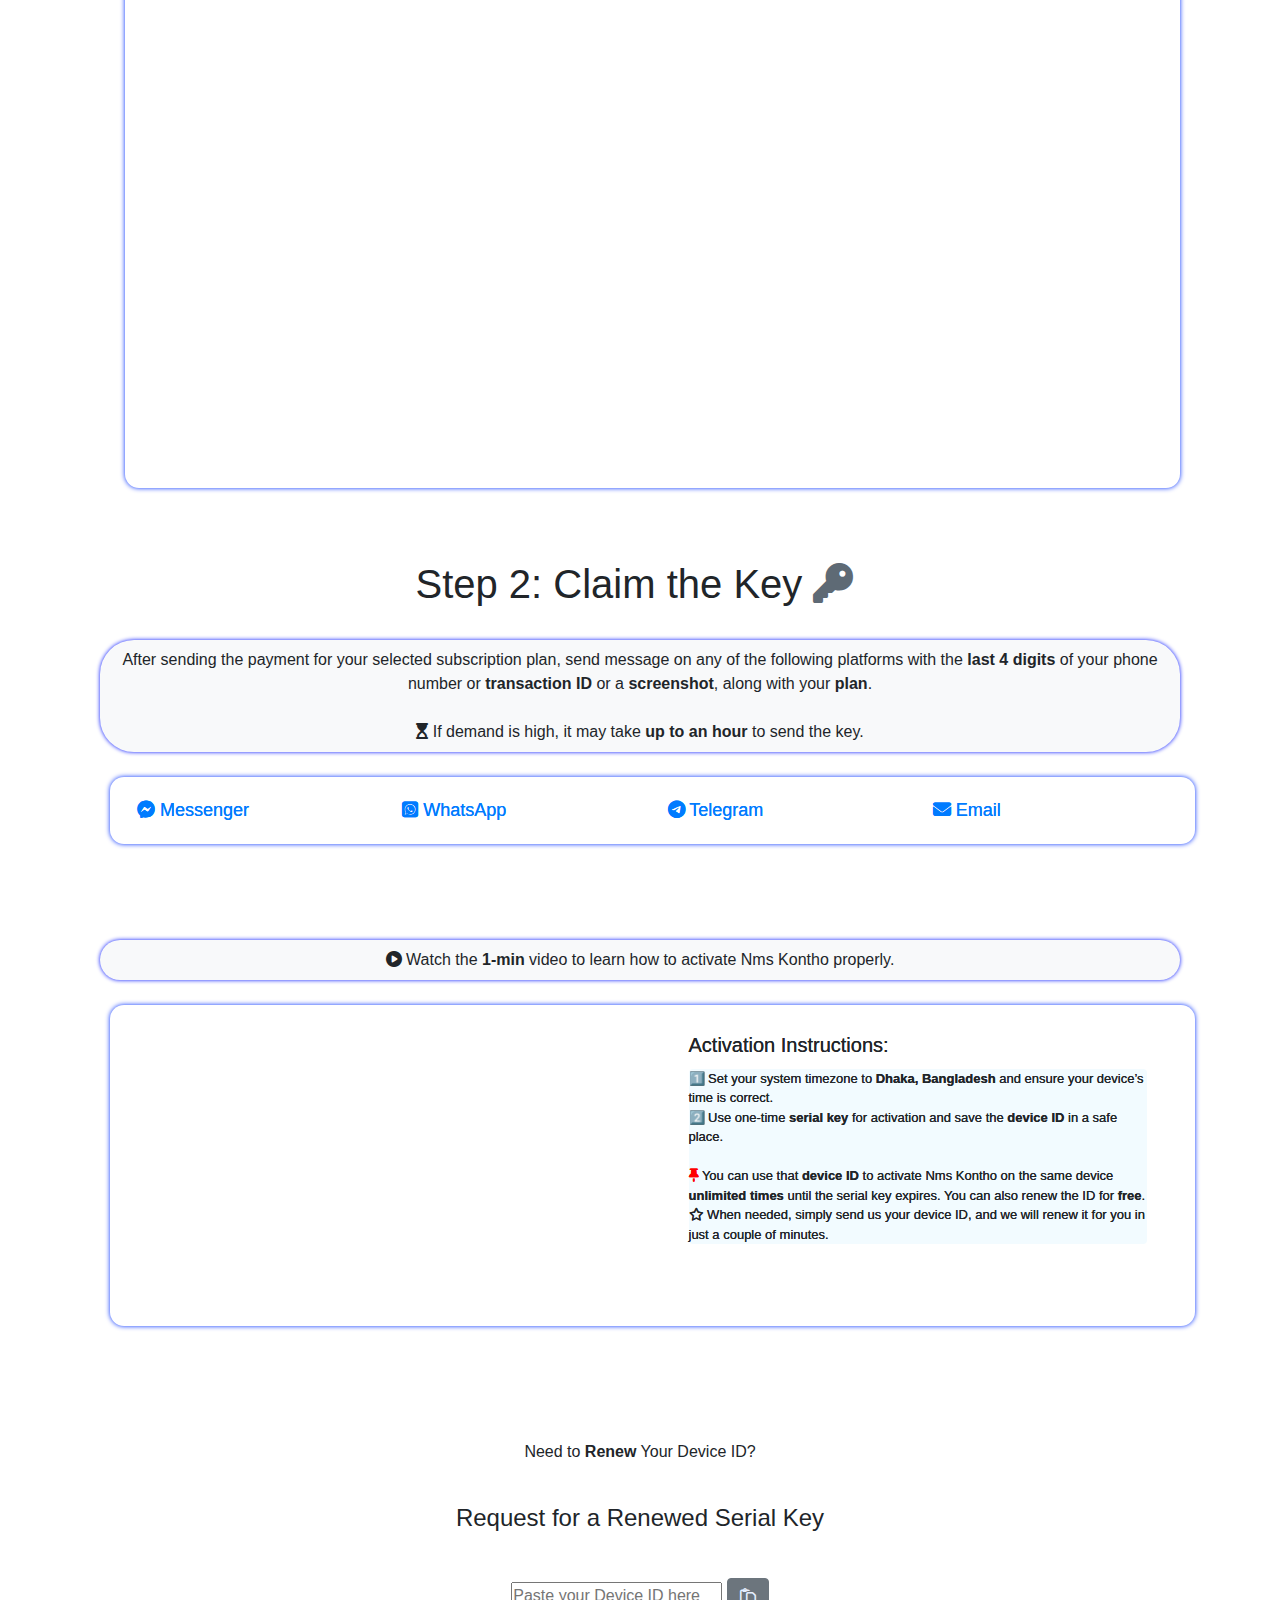
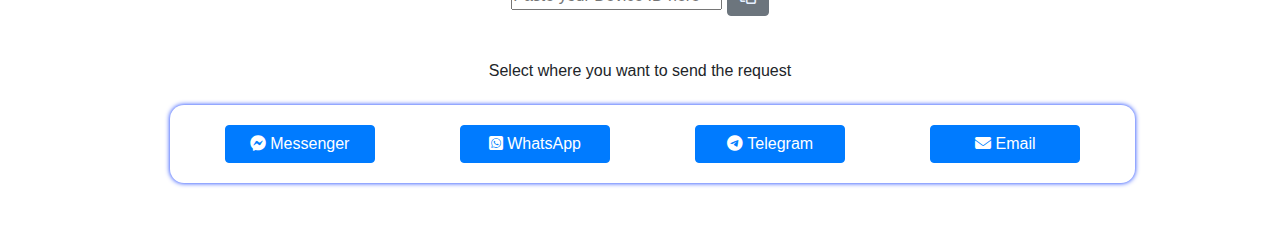
==== commit ab1966c3: "Update index2.html" ====
--- a/Kontho/index2.html
+++ b/Kontho/index2.html
@@ -84,7 +84,7 @@
       <ul>
         <li data-aos="zoom-in" data-aos-duration="600">  <a href="https://www.youtube.com/embed/kdF0NgkRBmo?start=1380" target="_blank"> <i class="fa-brands fa-youtube" style="color: #ff0000;"></i> Unlimited Voice Typing </a></li>
         <li data-aos="zoom-in" data-aos-duration="700"><a href="https://youtu.be/kdF0NgkRBmo?t=1683" target="_blank"><em class="fa-brands fa-youtube" style="color: #ff0000;"></em> Custom Speech Mapping</a></li>
-<li data-aos="zoom-in" data-aos-duration="800"><i class="fa-brands fa-youtube" style="color: #ff0000;"></i> Audio to text (Upcoming)</li>
+<li data-aos="zoom-in" data-aos-duration="800"><a href="https://youtu.be/9VF6xwbCzIQ" target="_blank"><i class="fa-brands fa-youtube" style="color: #ff0000;"></i> Audio to text (SRT file generator)</a></li>
       </ul>
     </li>
     <li data-aos="fade-right" data-aos-duration="750"><i class="fa-solid fa-circle-check fa-12xs" style="color: #00c220;"></i> <b>Google Cloud API</b>
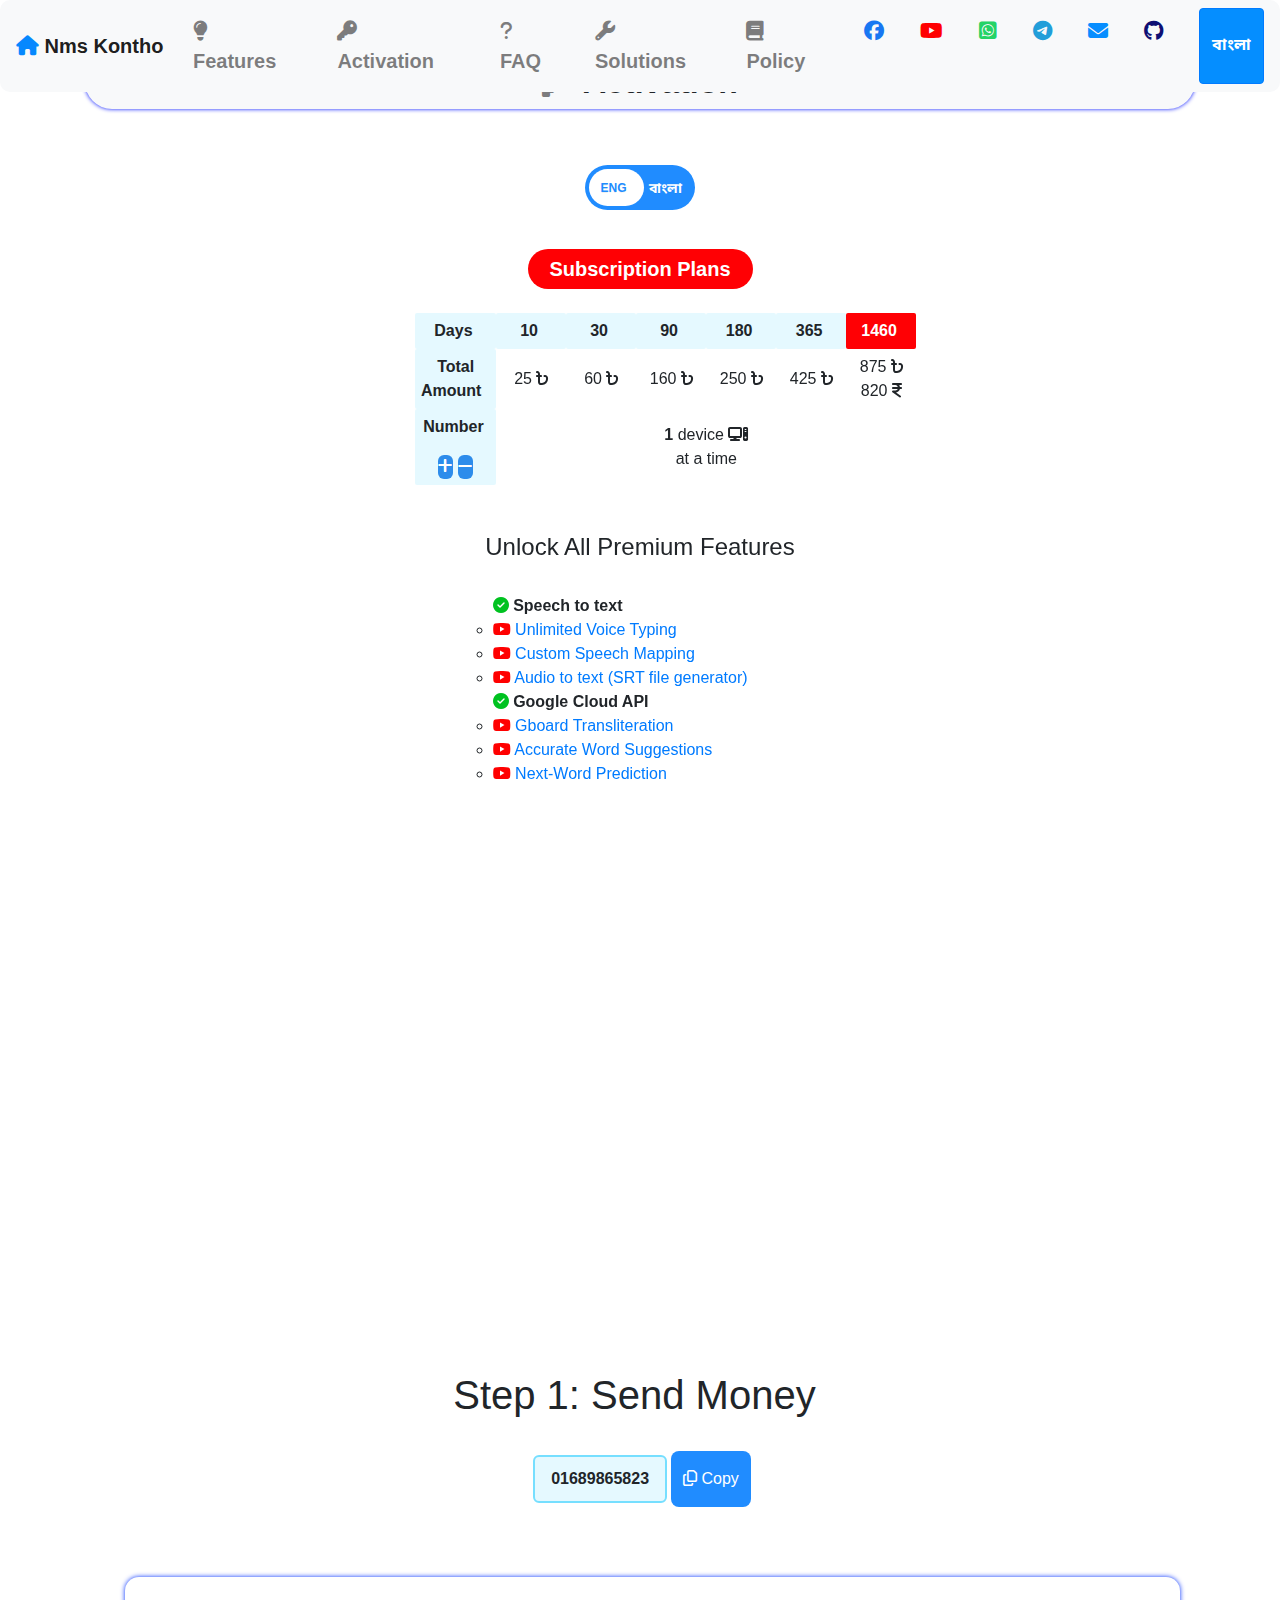
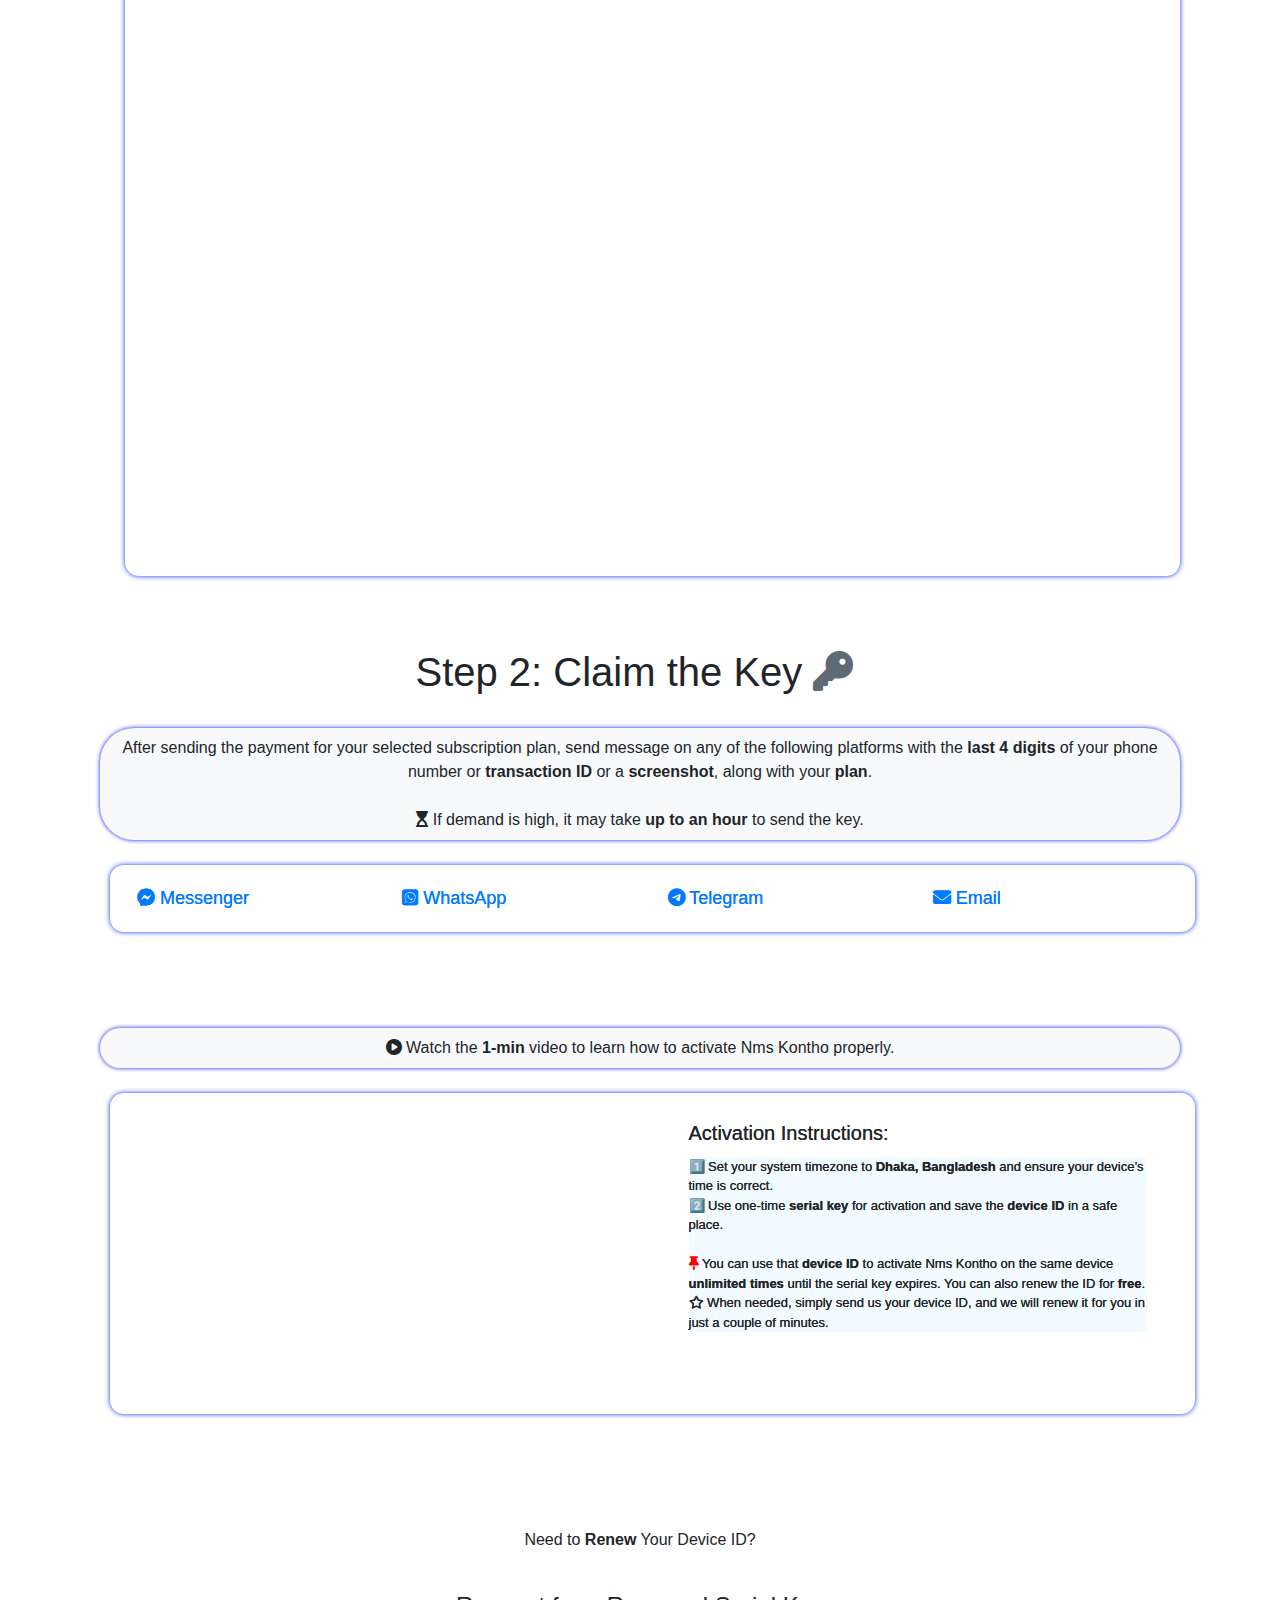
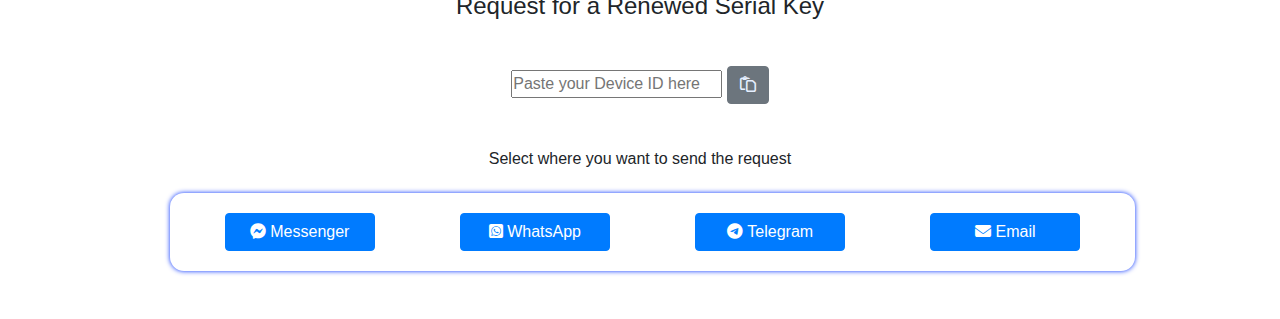
==== commit a0357821: "rearrange" ====
--- a/Kontho/index2.html
+++ b/Kontho/index2.html
@@ -24,12 +24,58 @@
 
 <div id="navbarContainer2"></div>
 
-
-
   <div class="container" id="activation">
     <h2 class="text-center"><i class="fa-solid fa-key" style="color: #7c7c7d;"></i> <strong>Activation</strong></h2>
 
-
+	<br>
+	  <br>
+		<center>
+					<div class="switch" data-aos="fade-down">
+							<input id="language-toggle" class="check-toggle check-toggle-round-flat" type="checkbox">
+						<label for="language-toggle"></label>
+						<span class="on">ENG</span>
+						<span class="off">বাংলা</span>
+						</div>
+			</center>
+
+	<br>
+
+	<div class="subsHeader"><h5 id="subsPlanHeader" data-aos="zoom-out" data-aos-duration="2100">Subscription Plans</h5><br>
+		
+
+		<table width="450" border="0" cellspacing="2" cellpadding="4">
+		  <tbody>
+			  <tr>
+			  <th scope="col" data-aos="fade-right" data-aos-duration="750" id="daysHead">Days&nbsp;</th>
+			  <th scope="col" data-aos="fade-down" data-aos-duration="500">10&nbsp;</th>
+			  <th scope="col" data-aos="fade-down" data-aos-duration="750">30&nbsp;</th>
+			  <th scope="col" data-aos="fade-down" data-aos-duration="1000">90&nbsp;</th>
+			  <th scope="col" data-aos="fade-down" data-aos-duration="1250">180&nbsp;</th>
+			  <th scope="col" data-aos="fade-down" data-aos-duration="1500">365&nbsp;</th>
+			  <th scope="col" class="maxSubHead" data-aos="fade-down" data-aos-duration="1750">1460&nbsp;</th>
+			  </tr>
+			  <tr>
+			  <th scope="row" data-aos="fade-right" data-aos-duration="1000" id="totalAmount">Total Amount&nbsp;&nbsp;</th>
+			  <td id="10DA" data-aos="zoom-in" data-aos-duration="500">25 <i class="fa-solid fa-bangladeshi-taka-sign"></i>&nbsp;</td>
+			  <td id="1MA" data-aos="zoom-in" data-aos-duration="750">60 <i class="fa-solid fa-bangladeshi-taka-sign"></i>&nbsp;</td>
+			  <td id="3MA" data-aos="zoom-in" data-aos-duration="1000">160 <i class="fa-solid fa-bangladeshi-taka-sign"></i>&nbsp;</td>
+			  <td id="6MA" data-aos="zoom-in" data-aos-duration="1250">250 <i class="fa-solid fa-bangladeshi-taka-sign"></i>&nbsp;</td>
+			  <td id="1YA" data-aos="zoom-in" data-aos-duration="1500">425 <i class="fa-solid fa-bangladeshi-taka-sign"></i>&nbsp;</td>
+			  <td id="8YA" data-aos="zoom-in" data-aos-duration="1750">875 <i class="fa-solid fa-indian-rupee-sign"></i>&nbsp;</td>
+			  </tr>
+			  <tr>
+			  <th scope="row" data-aos="fade-right" data-aos-duration="1250"><p id="numberSerial">Number&nbsp;</p>
+		  <button type="button" class="increase-btn"><i class="fa-solid fa-plus"></i></button>
+				  <button type="button" class="decrease-btn"><i class="fa-solid fa-minus"></i></button>
+			  </th>
+			  <td id="NOD" colspan="6" data-aos="zoom-in-up" data-aos-duration="2000"><strong>1</strong> device <i class="fa-solid fa-computer"></i><br>at a time</td>
+			  </tr>
+		  </tbody>
+		  </table>
+  </div>
+
+  <br>
+  <br>
 		  
 			
 			<!-- <div class="container">
@@ -73,7 +119,7 @@
 		  
 		  
 	  
-	  <h4 class="d-flex justify-content-center" data-aos="zoom-out" data-aos-duration="1000">
+	  <h4 class="d-flex justify-content-center" id="UnloadAllPremiumFeatures" data-aos="zoom-out" data-aos-duration="1000">
  Unlock All Premium Features</h4>
 	  <br>
 	  <div class="d-flex justify-content-center">
@@ -133,16 +179,7 @@
 	  
 	  
     </div>
-	  <br>
-	  <br>
-<center>
-			<div class="switch" data-aos="fade-down">
-					<input id="language-toggle" class="check-toggle check-toggle-round-flat" type="checkbox">
-				  <label for="language-toggle"></label>
-				  <span class="on">ENG</span>
-				  <span class="off">বাংলা</span>
-				</div>
-	</center>
+	  
 	  
 	  
     
@@ -160,38 +197,11 @@
 		  
 	  <!-- <br> -->
 		  
-	  <div class="subsHeader"><h5 id="subsPlanHeader" data-aos="zoom-out" data-aos-duration="2100">Subscription Plans</h5><br>
-		 
-		  
-			  <table width="450" border="0" cellspacing="2" cellpadding="4">
-  <tbody>
-    <tr>
-      <th scope="col" data-aos="fade-right" data-aos-duration="750">Days&nbsp;</th>
-      <th scope="col" data-aos="fade-down" data-aos-duration="500">10&nbsp;</th>
-      <th scope="col" data-aos="fade-down" data-aos-duration="750">30&nbsp;</th>
-      <th scope="col" data-aos="fade-down" data-aos-duration="1000">90&nbsp;</th>
-      <th scope="col" data-aos="fade-down" data-aos-duration="1250">180&nbsp;</th>
-      <th scope="col" data-aos="fade-down" data-aos-duration="1500">365&nbsp;</th>
-      <th scope="col" class="maxSubHead" data-aos="fade-down" data-aos-duration="1750">1460&nbsp;</th>
-    </tr>
-    <tr>
-      <th scope="row" data-aos="fade-right" data-aos-duration="1000">Total Amount&nbsp;&nbsp;</th>
-      <td id="10DA" data-aos="zoom-in" data-aos-duration="500">25 <i class="fa-solid fa-bangladeshi-taka-sign"></i>&nbsp;</td>
-      <td id="1MA" data-aos="zoom-in" data-aos-duration="750">60 <i class="fa-solid fa-bangladeshi-taka-sign"></i>&nbsp;</td>
-      <td id="3MA" data-aos="zoom-in" data-aos-duration="1000">160 <i class="fa-solid fa-bangladeshi-taka-sign"></i>&nbsp;</td>
-      <td id="6MA" data-aos="zoom-in" data-aos-duration="1250">250 <i class="fa-solid fa-bangladeshi-taka-sign"></i>&nbsp;</td>
-      <td id="1YA" data-aos="zoom-in" data-aos-duration="1500">425 <i class="fa-solid fa-bangladeshi-taka-sign"></i>&nbsp;</td>
-      <td id="8YA" data-aos="zoom-in" data-aos-duration="1750">875 <i class="fa-solid fa-indian-rupee-sign"></i>&nbsp;</td>
-    </tr>
-    <tr>
-      <th scope="row" data-aos="fade-right" data-aos-duration="1250">Number&nbsp;<br>
-<button type="button" class="increase-btn"><i class="fa-solid fa-plus"></i></button>
-		  <button type="button" class="decrease-btn"><i class="fa-solid fa-minus"></i></button>
-      </th>
-      <td id="NOD" colspan="6" data-aos="zoom-in-up" data-aos-duration="2000"><strong>1</strong> device <i class="fa-solid fa-computer"></i><br>at a time</td>
-    </tr>
-  </tbody>
-</table></div>
+	 <!--from here --> 
+	  	
+
+
+		<!-- to here -------------------->
 		  
 		  <br>
 		  <br>
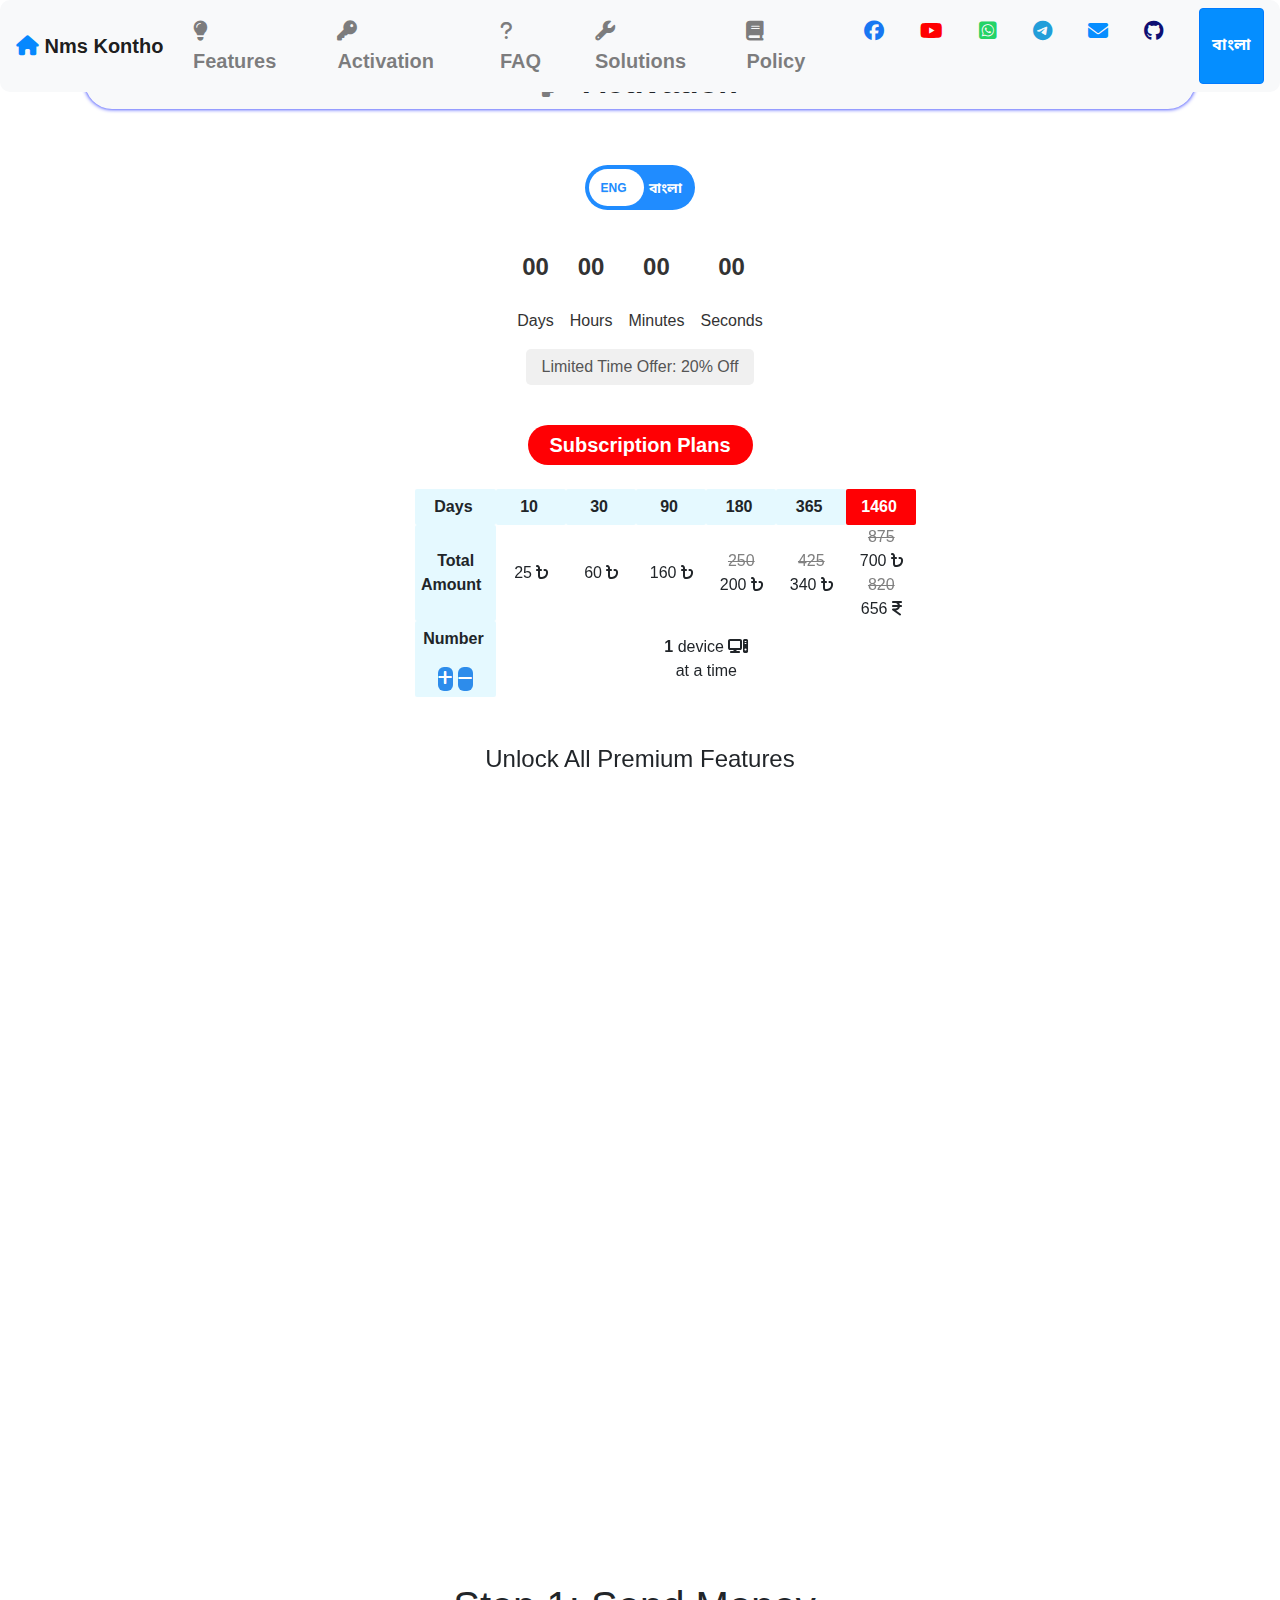
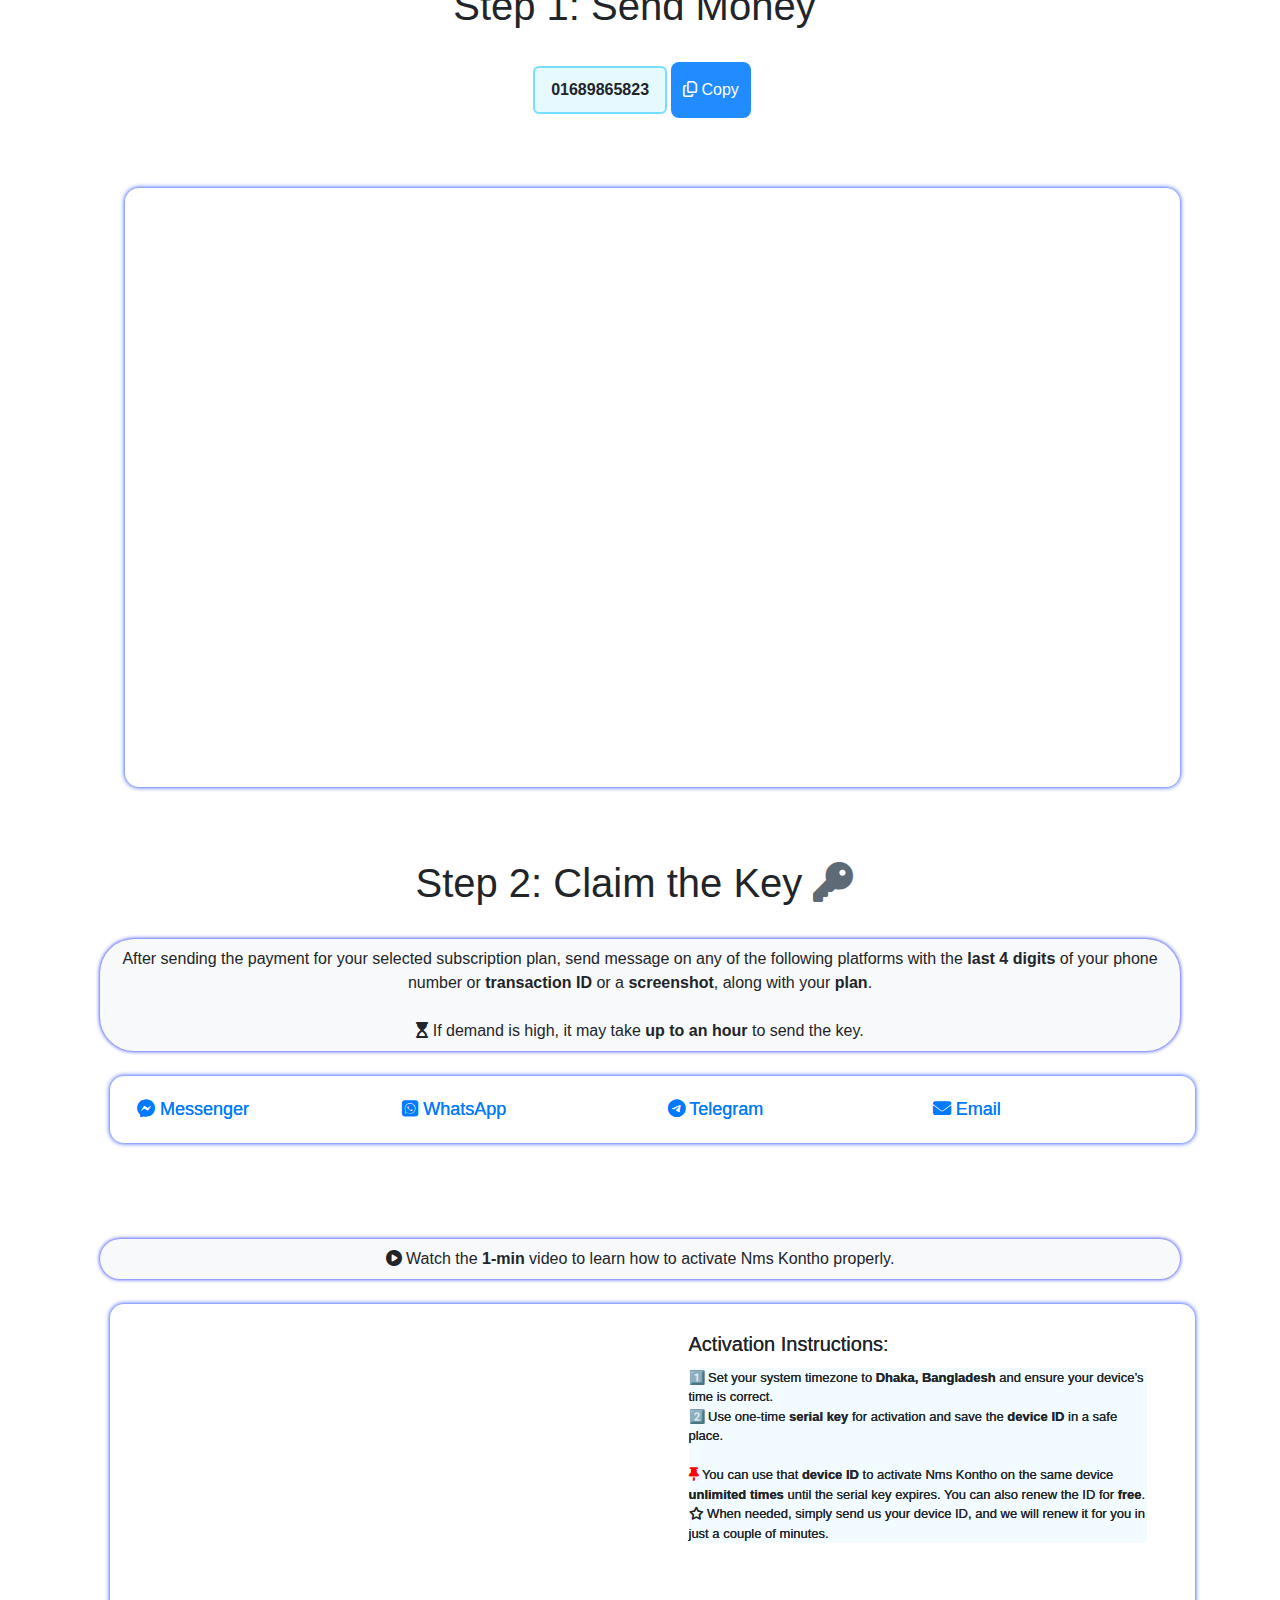
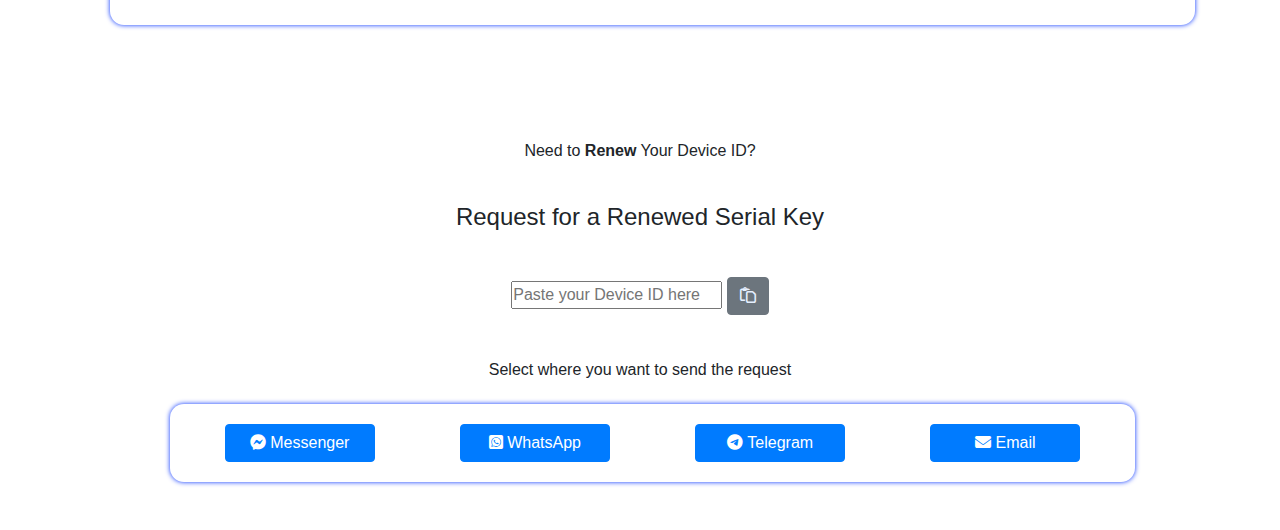
==== commit 81c4d672: "offer" ====
--- a/Kontho/index2.html
+++ b/Kontho/index2.html
@@ -39,6 +39,18 @@
 			</center>
 
 	<br>
+	
+	<div class="offerCountDown" id="offerCountDown">
+		<div class="countdown" id="countdown">
+			<div class="countdown-item" id="days"><span id="daysNum">00</span><br>Days</div>
+			<div class="countdown-item" id="hours"><span id="hoursNum">00</span><br>Hours</div>
+			<div class="countdown-item" id="minutes"><span id="minutesNum">00</span><br>Minutes</div>
+			<div class="countdown-item" id="seconds"><span id="secondsNum">00</span><br>Seconds</div>
+		</div>
+		<div class="offerTag" id="offerTag"><h5>Limited Time Offer: 20% Off</h5></div>
+		<br>
+	</div>
+
 
 	<div class="subsHeader"><h5 id="subsPlanHeader" data-aos="zoom-out" data-aos-duration="2100">Subscription Plans</h5><br>
 		
@@ -240,7 +252,13 @@
 				  <br>
 			    <a href="https://shopeybd.com/product/nms-kontho/" target="_blank">
 				  <img src="Imgs/shopeybd-logo.svg" class="rounded img-fluid" alt="shopeybd-logo">
-					<br>Click to buy <i class="fa-solid fa-bangladeshi-taka-sign"></i> <i class="fa-solid fa-indian-rupee-sign"></i> <i class="fa-solid fa-dollar-sign"></i></a>
+					<!-- <br>Click to buy <i class="fa-solid fa-bangladeshi-taka-sign"></i> <i class="fa-solid fa-indian-rupee-sign"></i> <i class="fa-solid fa-dollar-sign"></i> -->
+				<br>
+				<br>
+					বাংলাদেশের বাইরে থেকে কিনতে এখানে ক্লিক করুন।
+					<br>
+					<i class="fa-solid fa-globe" style="color: #2790ff; font-size: 29px;"></i>
+				</a>
 				  
 <!--
 				  <br><br>
--- a/Kontho/style.css
+++ b/Kontho/style.css
@@ -650,4 +650,61 @@
 	text-align: center;
 	
 }
-  +  
+
+
+
+
+
+
+
+
+
+
+
+
+
+
+
+
+/* countdown style ============= */
+
+.offerCountDown {
+    display: flex;
+    flex-direction: column;
+    align-items: center;
+    gap: 1em;
+    font-family: sans-serif;
+    color: #333;
+  }
+  
+  .countdown {
+    display: flex;
+    gap: 1em;
+  }
+  
+  .countdown-item {
+    text-align: center;
+  }
+  
+  .countdown-item span {
+    font-size: 1.5em;
+    font-weight: bold;
+    display: block;
+  }
+  
+  .offerTag {
+    background-color: #f0f0f0;
+    padding: 0.5em 1em;
+    border-radius: 5px;
+  }
+  
+  .offerTag h5 {
+    margin: 0;
+    font-size: 1em;
+    font-weight: normal;
+    color: #555;
+  }
+
+
+
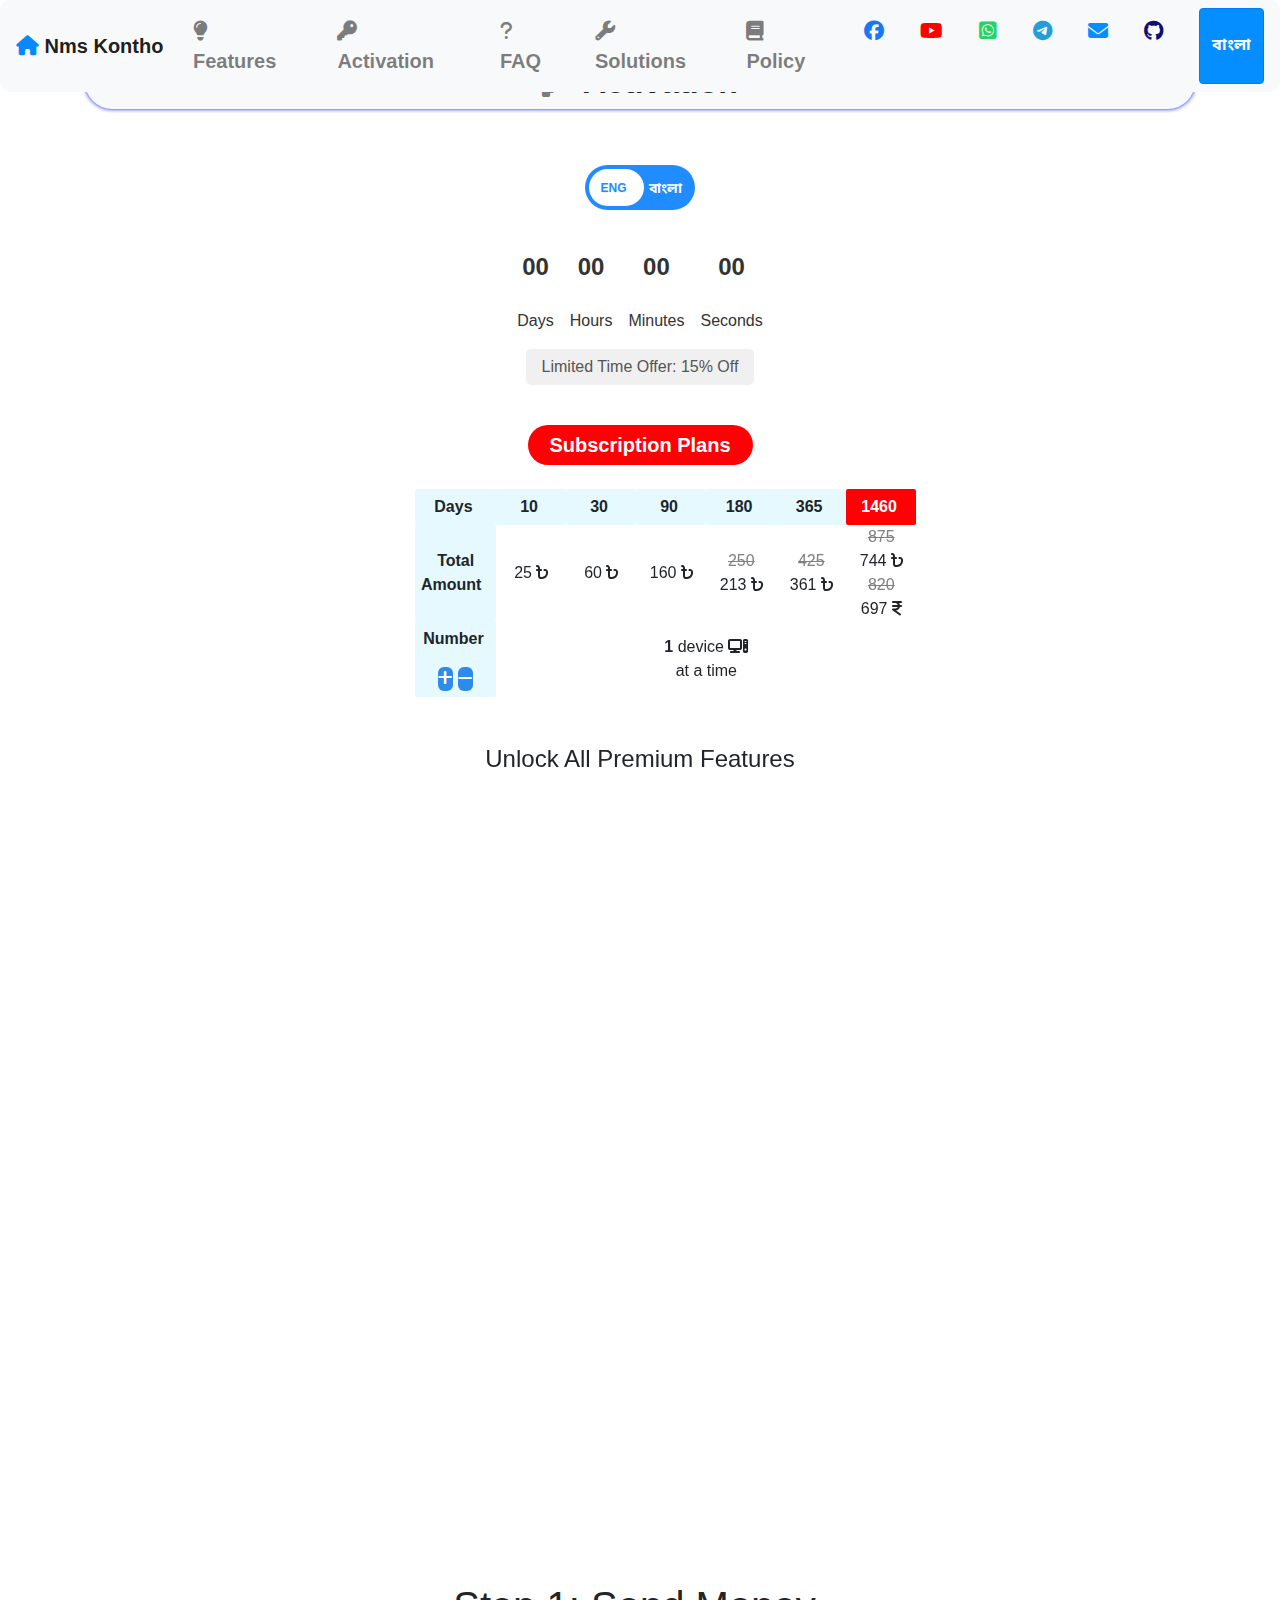
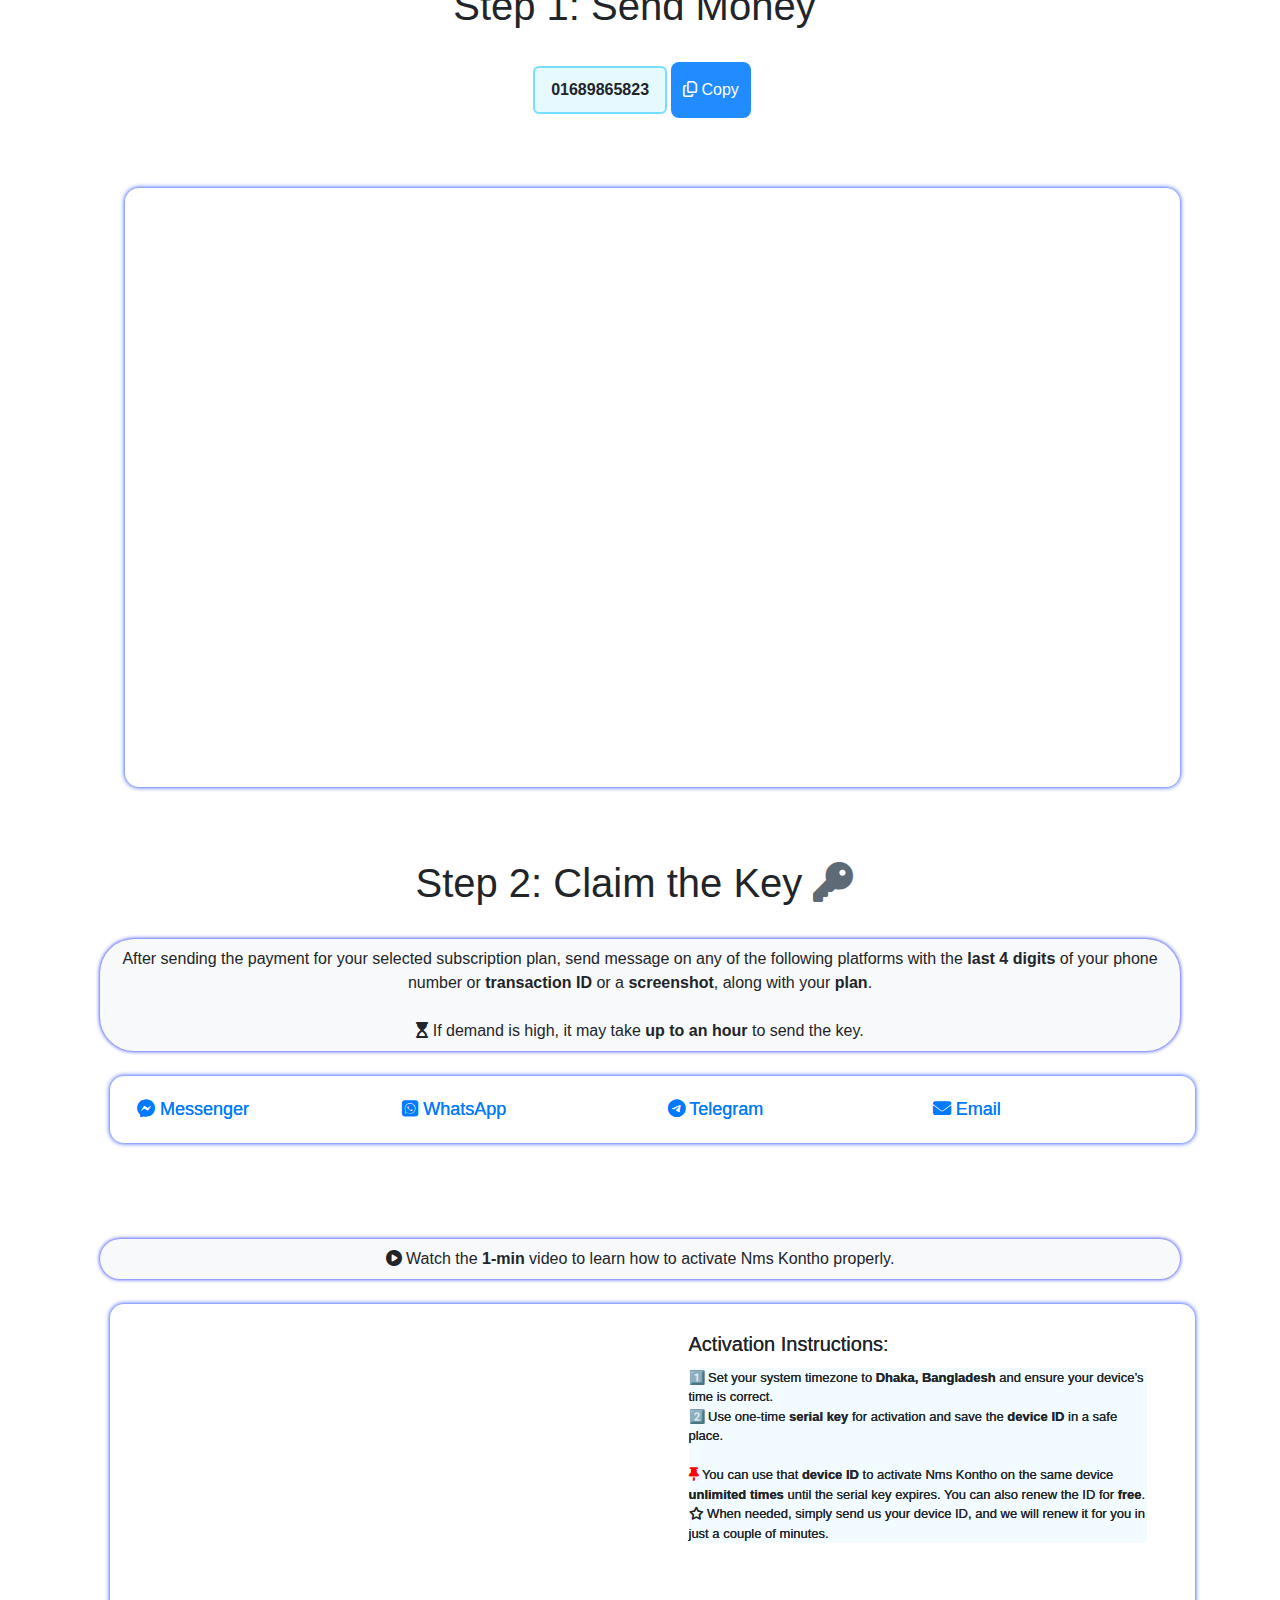
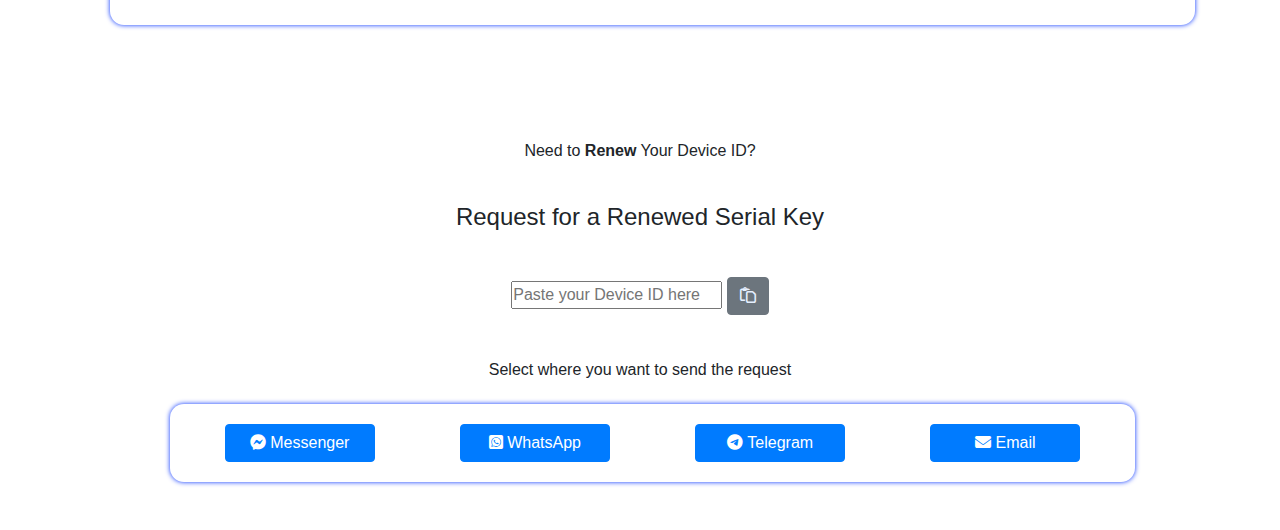
==== commit a794a52c: "cd" ====
--- a/Kontho/index2.html
+++ b/Kontho/index2.html
@@ -47,7 +47,9 @@
 			<div class="countdown-item" id="minutes"><span id="minutesNum">00</span><br>Minutes</div>
 			<div class="countdown-item" id="seconds"><span id="secondsNum">00</span><br>Seconds</div>
 		</div>
-		<div class="offerTag" id="offerTag"><h5>Limited Time Offer: 20% Off</h5></div>
+		<div class="offerTag" id="offerTag">
+			<h5>Limited Time Offer: <span id="offerPercent">20%</span> Off</h5>
+		</div>
 		<br>
 	</div>
 
